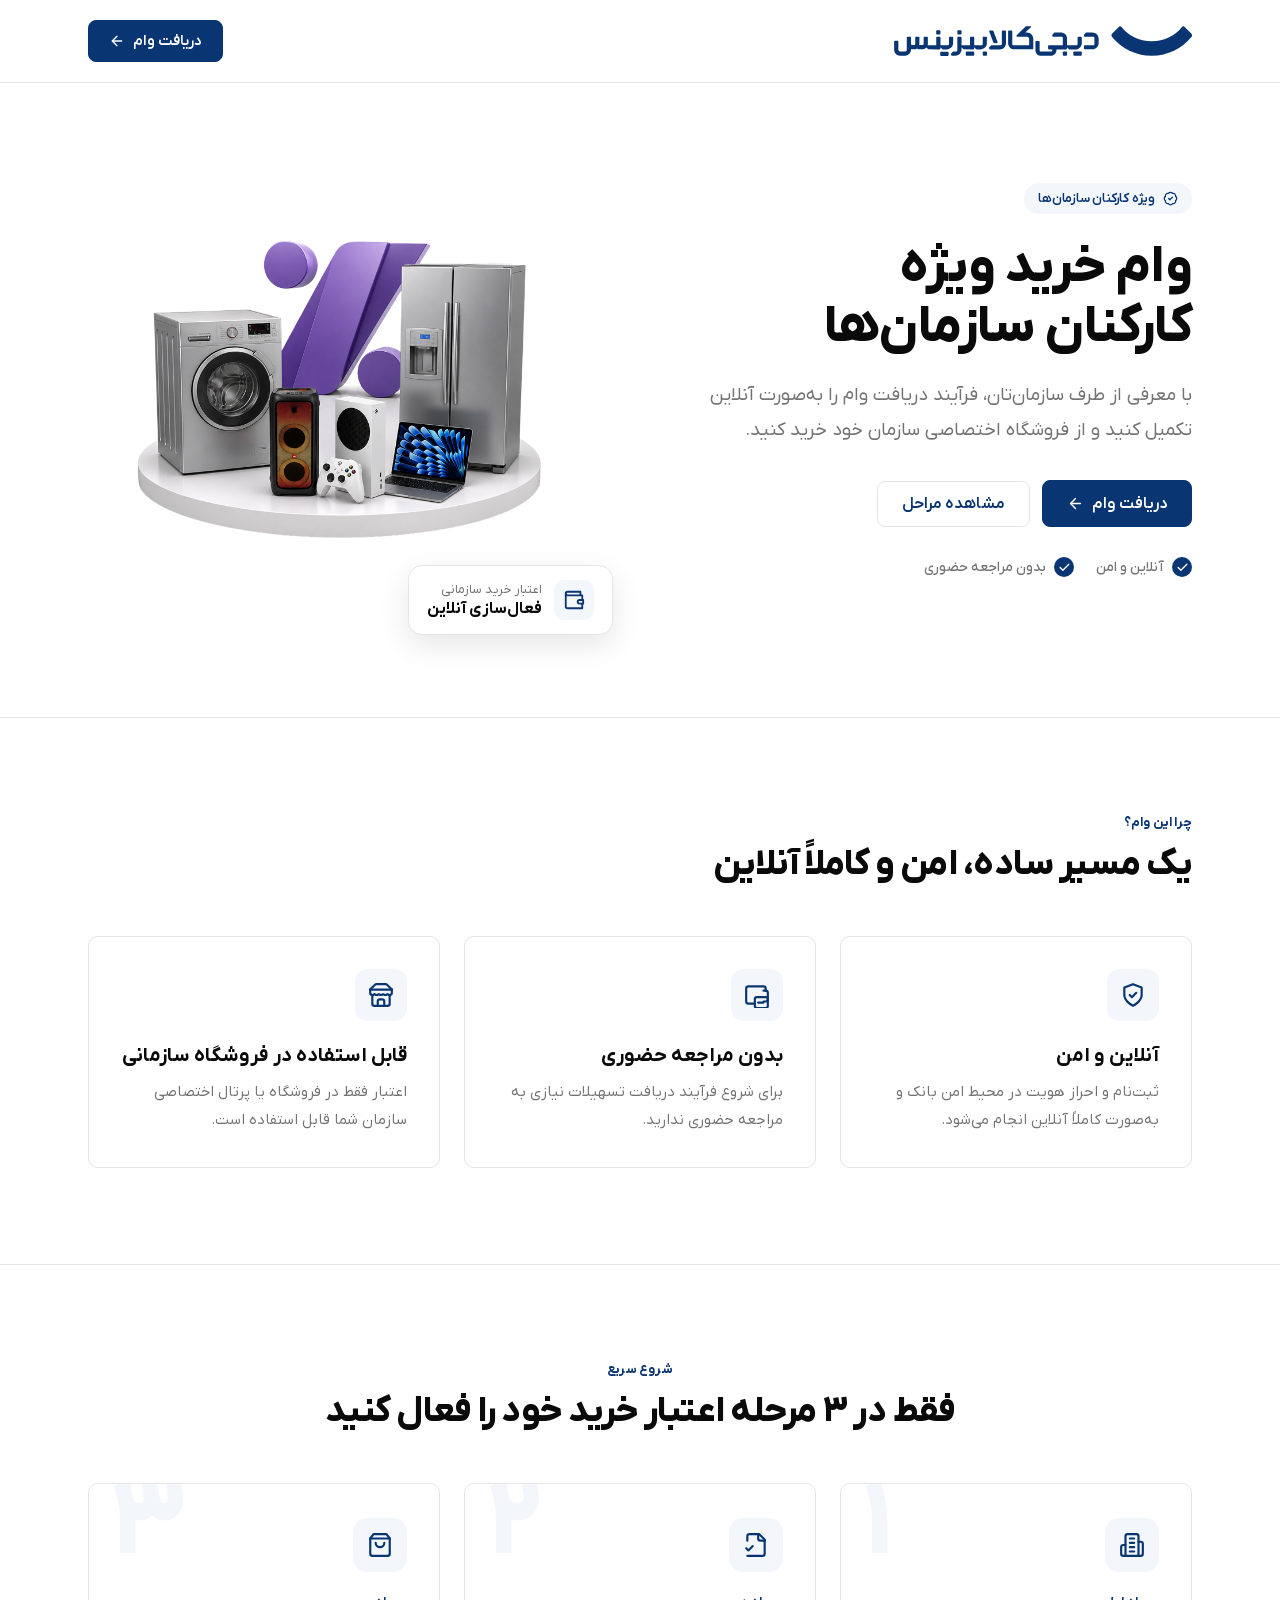
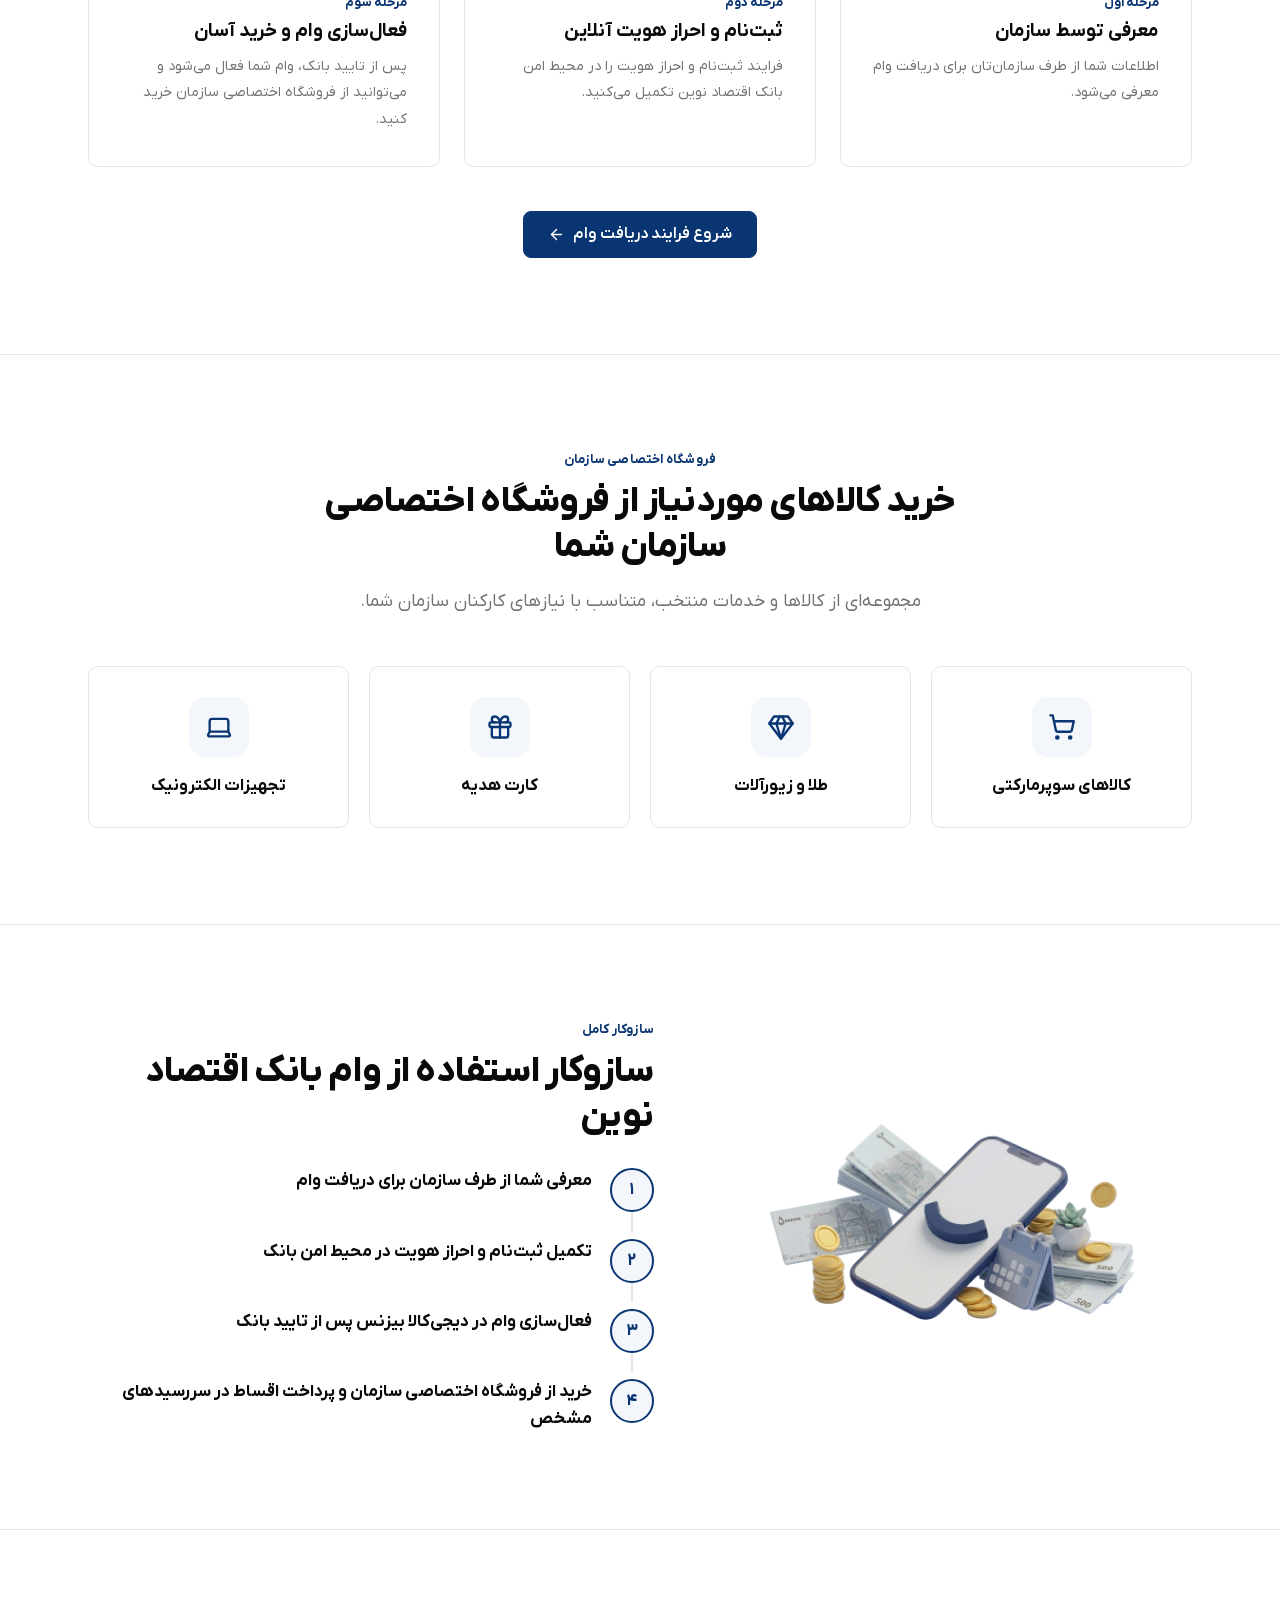
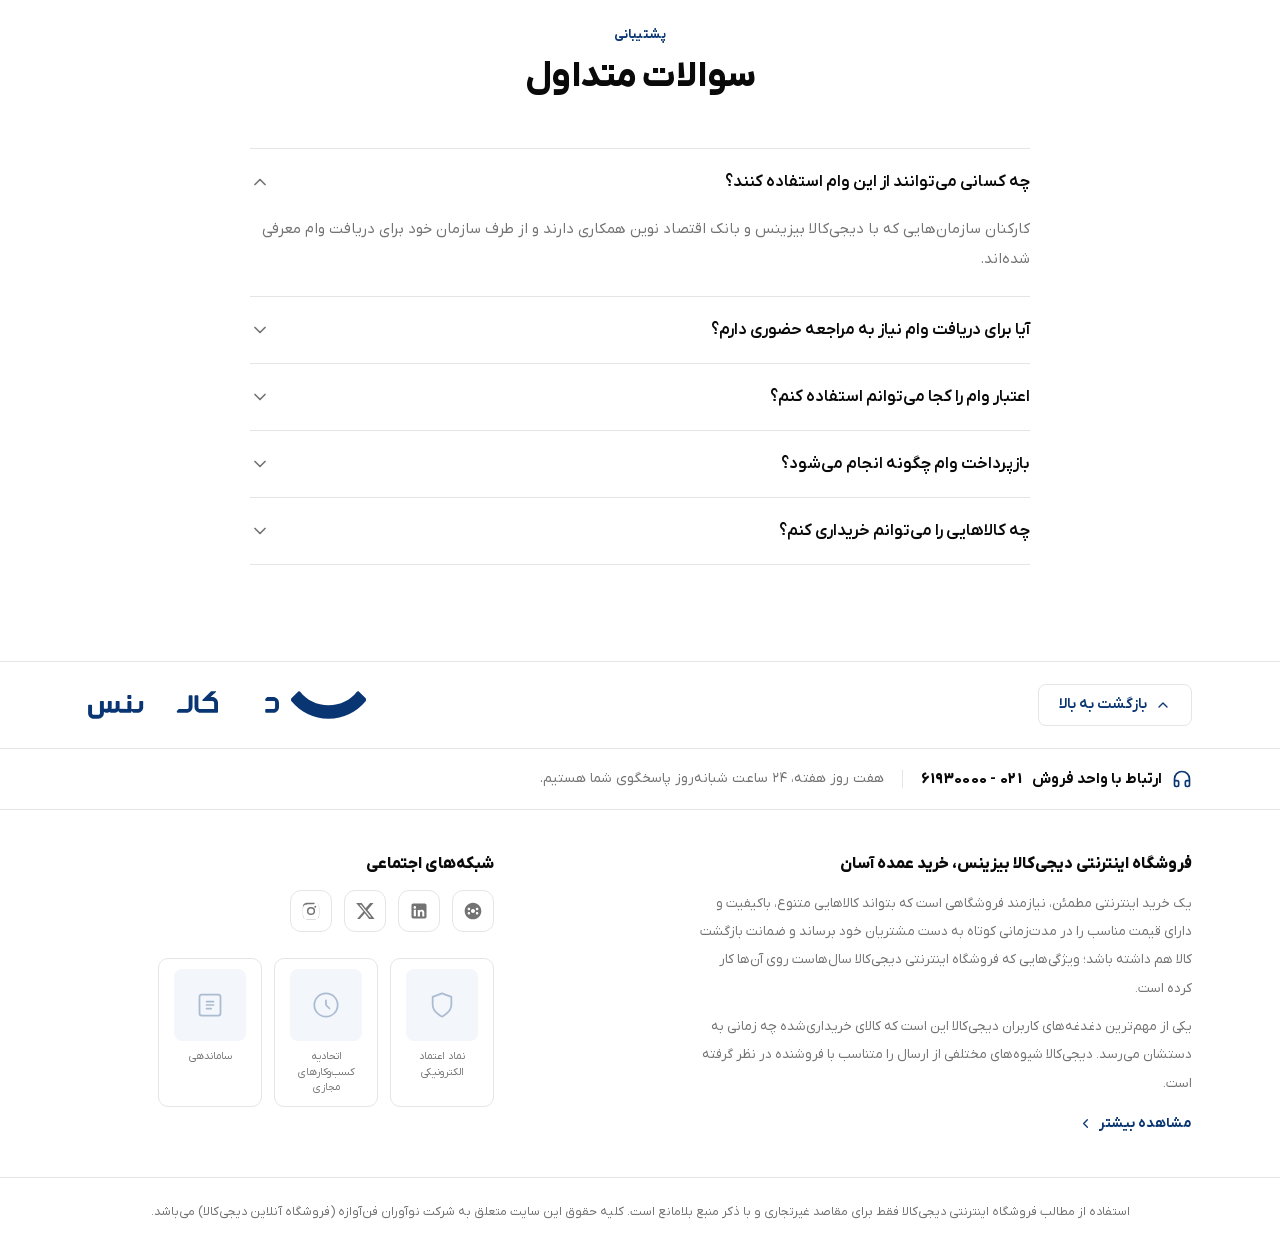
==== project/index.html @ de480d80 "Add mechanism illustration image and replace placeholder Co-Authored-By: Claude Sonnet 4.6 <noreply@" ====
<!DOCTYPE html>
<html lang="fa" dir="rtl">
<head>
  <meta charset="UTF-8" />
  <meta name="viewport" content="width=device-width, initial-scale=1.0" />
  <title>وام خرید ویژه کارکنان سازمان‌ها — دیجی‌کالا بیزینس</title>
  <style>
    @font-face { font-family: 'IRANYekanX'; font-weight: 300; src: url('_ds/hai-2b33efd2-2013-4ba2-bc04-c8f19efdc21b/fonts/IRANYekanX-Light.woff2') format('woff2'); }
    @font-face { font-family: 'IRANYekanX'; font-weight: 400; src: url('_ds/hai-2b33efd2-2013-4ba2-bc04-c8f19efdc21b/fonts/IRANYekanX-Regular.woff2') format('woff2'); }
    @font-face { font-family: 'IRANYekanX'; font-weight: 500; src: url('_ds/hai-2b33efd2-2013-4ba2-bc04-c8f19efdc21b/fonts/IRANYekanX-Medium.woff2') format('woff2'); }
    @font-face { font-family: 'IRANYekanX'; font-weight: 600; src: url('_ds/hai-2b33efd2-2013-4ba2-bc04-c8f19efdc21b/fonts/IRANYekanX-DemiBold.woff2') format('woff2'); }
    @font-face { font-family: 'IRANYekanX'; font-weight: 700; src: url('_ds/hai-2b33efd2-2013-4ba2-bc04-c8f19efdc21b/fonts/IRANYekanX-Bold.woff2') format('woff2'); }
    @font-face { font-family: 'IRANYekanX'; font-weight: 800; src: url('_ds/hai-2b33efd2-2013-4ba2-bc04-c8f19efdc21b/fonts/IRANYekanX-ExtraBold.woff2') format('woff2'); }
    @font-face { font-family: 'IRANYekanX'; font-weight: 900; src: url('_ds/hai-2b33efd2-2013-4ba2-bc04-c8f19efdc21b/fonts/IRANYekanX-Black.woff2') format('woff2'); }

    *, *::before, *::after { box-sizing: border-box; margin: 0; padding: 0; }

    :root {
      --navy: #093672;
      --navy-soft: #F3F6FB;
      --fg: #0A0A0A;
      --muted: #737373;
      --border: #E5E5E5;
      --radius: 10px;
    }

    html, body {
      font-family: 'IRANYekanX', system-ui, sans-serif;
      color: var(--fg);
      background: #fff;
      direction: rtl;
      -webkit-font-smoothing: antialiased;
      text-rendering: optimizeLegibility;
    }

    .container { max-width: 1200px; margin: 0 auto; padding-inline: 48px; }

    /* ── Buttons ── */
    .btn {
      display: inline-flex; align-items: center; gap: 8px;
      font-family: inherit; font-weight: 600; border-radius: 8px;
      cursor: pointer; transition: opacity .15s, background .15s, border-color .15s;
      text-decoration: none; white-space: nowrap; line-height: 1;
    }
    .btn-solid { background: var(--navy); color: #fff; border: 1.5px solid var(--navy); padding: 12px 20px; font-size: 15px; }
    .btn-solid:hover { opacity: .88; }
    .btn-solid.lg { padding: 14px 24px; font-size: 16px; }
    .btn-outline { background: transparent; color: var(--navy); border: 1.5px solid var(--border); padding: 12px 20px; font-size: 15px; }
    .btn-outline:hover { border-color: var(--navy); }
    .btn-outline.lg { padding: 14px 24px; font-size: 16px; }

    /* ── Section scaffold ── */
    .section { padding-block: 96px; }
    .section-alt { background: #fff; }
    .section-divider { border-top: 1px solid var(--border); }

    .section-head { margin-bottom: 48px; max-width: 680px; }
    .section-head.center { margin-inline: auto; text-align: center; }
    .kicker { font-size: 13px; font-weight: 700; color: var(--navy); letter-spacing: .2px; margin-bottom: 12px; }
    h2 { font-size: 36px; line-height: 1.25; font-weight: 800; letter-spacing: -.5px; }
    .section-sub { font-size: 18px; line-height: 1.8; color: var(--muted); margin-top: 16px; font-weight: 400; }

    /* ── Image placeholder ── */
    .img-ph {
      background: var(--navy-soft); border-radius: 18px;
      display: flex; flex-direction: column; align-items: center; justify-content: center;
      gap: 10px; color: var(--muted); font-size: 13px; font-weight: 500;
    }
    .img-ph svg { opacity: .35; }

    /* ── HEADER ── */
    .site-header {
      padding-block: 20px; border-bottom: 1px solid var(--border);
      position: sticky; top: 0; background: #fff; z-index: 50;
    }
    .site-header .container { display: flex; align-items: center; justify-content: space-between; gap: 16px; }

    /* ── HERO ── */
    .hero { padding-block: 64px 104px; }
    .hero-grid { display: grid; grid-template-columns: 1.04fr .96fr; gap: 56px; align-items: center; }

    .eyebrow {
      display: inline-flex; align-items: center; gap: 8px;
      font-size: 13px; font-weight: 600; color: var(--navy);
      background: var(--navy-soft); border-radius: 999px;
      padding: 7px 14px; letter-spacing: -.2px; margin-bottom: 24px;
    }
    h1 { font-size: 52px; line-height: 1.16; font-weight: 800; letter-spacing: -.6px; margin-bottom: 20px; max-width: 14ch; }
    .hero-lead { font-size: 19px; line-height: 1.85; color: var(--muted); margin-bottom: 32px; max-width: 46ch; font-weight: 400; }
    .hero-cta { display: flex; gap: 12px; flex-wrap: wrap; align-items: center; margin-bottom: 30px; }
    .hero-trust { display: flex; gap: 22px; flex-wrap: wrap; }
    .trust-item { display: inline-flex; align-items: center; gap: 8px; font-size: 14px; font-weight: 500; color: var(--muted); }
    .trust-check {
      display: inline-flex; align-items: center; justify-content: center;
      width: 20px; height: 20px; border-radius: 50%;
      background: var(--navy); color: #fff; flex-shrink: 0;
    }

    .hero-media { position: relative; }
    .hero-img { width: 100%; height: 460px; }
    .hero-badge {
      position: absolute; inset-block-end: -22px; inset-inline-start: -22px;
      background: #fff; border: 1px solid var(--border);
      box-shadow: 0 10px 30px rgba(0,0,0,.10); border-radius: 14px;
      padding: 14px 18px; display: flex; align-items: center; gap: 12px;
    }
    .hero-badge-ico {
      width: 40px; height: 40px; border-radius: 10px;
      background: var(--navy-soft); color: var(--navy);
      display: flex; align-items: center; justify-content: center; flex-shrink: 0;
    }
    .hero-badge-label { font-size: 13px; color: var(--muted); line-height: 1.4; display: block; }
    .hero-badge-val { font-size: 16px; font-weight: 700; line-height: 1.3; display: block; }

    /* ── VALUES ── */
    .grid-3 { display: grid; grid-template-columns: repeat(3, 1fr); gap: 24px; }
    .card { background: #fff; border: 1px solid var(--border); border-radius: var(--radius); padding: 32px; }
    .card-icon { width: 52px; height: 52px; border-radius: 13px; background: var(--navy-soft); color: var(--navy); display: flex; align-items: center; justify-content: center; margin-bottom: 22px; }
    .card h3 { font-size: 20px; font-weight: 700; margin-bottom: 10px; }
    .card p { font-size: 15px; line-height: 1.85; color: var(--muted); }

    /* ── STEPS ── */
    .grid-3-steps { display: grid; grid-template-columns: repeat(3, 1fr); gap: 24px; }
    .step-card { background: #fff; border: 1px solid var(--border); border-radius: var(--radius); padding: 34px 32px 32px; position: relative; overflow: hidden; }
    .step-wm {
      position: absolute; inset-block-start: -12px; inset-inline-end: 20px;
      font-size: 108px; font-weight: 800; line-height: 1;
      color: var(--navy-soft); pointer-events: none; user-select: none;
    }
    .step-icon { position: relative; width: 54px; height: 54px; border-radius: 14px; background: var(--navy-soft); color: var(--navy); display: flex; align-items: center; justify-content: center; margin-bottom: 22px; }
    .step-lbl { position: relative; font-size: 13px; font-weight: 700; color: var(--navy); margin-bottom: 8px; }
    .step-title { position: relative; font-size: 19px; font-weight: 700; margin-bottom: 10px; }
    .step-desc { position: relative; font-size: 14.5px; line-height: 1.85; color: var(--muted); }
    .steps-cta { display: flex; justify-content: center; margin-top: 44px; }

    /* ── CATEGORIES ── */
    .grid-4 { display: grid; grid-template-columns: repeat(4, 1fr); gap: 20px; }
    .cat-card { background: #fff; border: 1px solid var(--border); border-radius: var(--radius); padding: 30px 24px; text-align: center; transition: transform .15s ease, box-shadow .15s ease; }
    .cat-card:hover { transform: translateY(-3px); }
    .cat-icon { width: 60px; height: 60px; border-radius: 16px; background: var(--navy-soft); color: var(--navy); display: flex; align-items: center; justify-content: center; margin: 0 auto 18px; }
    .cat-card p { font-size: 16.5px; font-weight: 700; }

    /* ── MECHANISM ── */
    .mech-grid { display: grid; grid-template-columns: .92fr 1.08fr; gap: 56px; align-items: center; }
    .mech-img { width: 100%; height: 380px; }
    .timeline { position: relative; }
    .tl-item { position: relative; padding-inline-start: 62px; padding-bottom: 34px; }
    .tl-item:last-child { padding-bottom: 0; }
    .tl-item::before {
      content: ""; position: absolute; inset-inline-start: 21px;
      top: 44px; bottom: -2px; width: 2px; background: var(--border);
    }
    .tl-item:last-child::before { display: none; }
    .tl-num {
      position: absolute; inset-inline-start: 0; top: 0;
      width: 44px; height: 44px; border-radius: 50%;
      background: var(--navy-soft); color: var(--navy);
      border: 2px solid var(--navy);
      display: flex; align-items: center; justify-content: center;
      font-size: 17px; font-weight: 700;
    }
    .tl-text { font-size: 17px; font-weight: 700; margin-top: 9px; line-height: 1.6; }

    /* ── FAQ ── */
    .faq-inner { max-width: 780px; margin: 0 auto; }
    .faq-item { border-bottom: 1px solid var(--border); }
    .faq-item:first-child { border-top: 1px solid var(--border); }
    .faq-trigger {
      width: 100%; display: flex; align-items: center; justify-content: space-between;
      gap: 16px; padding-block: 22px; background: none; border: none; cursor: pointer;
      font-family: inherit; font-size: 16.5px; font-weight: 600; color: var(--fg); text-align: right;
    }
    .faq-trigger .chev { flex-shrink: 0; color: var(--muted); transition: transform .2s; }
    .faq-item.open .chev { transform: rotate(180deg); }
    .faq-body { font-size: 15px; line-height: 1.95; color: var(--muted); padding-bottom: 22px; display: none; }
    .faq-item.open .faq-body { display: block; }

    /* ── FOOTER ── */
    .site-footer { border-top: 1px solid var(--border); }
    .foot-top { padding-block: 22px; border-bottom: 1px solid var(--border); }
    .foot-top .container { display: flex; align-items: center; justify-content: space-between; gap: 16px; }
    .foot-contact { padding-block: 20px; border-bottom: 1px solid var(--border); }
    .foot-contact .container { display: flex; align-items: center; gap: 18px; flex-wrap: wrap; }
    .fc-main { display: inline-flex; align-items: center; gap: 10px; font-weight: 700; font-size: 15px; }
    .fc-phone { font-weight: 800; letter-spacing: .3px; }
    .fc-sep { width: 1px; height: 18px; background: var(--border); flex-shrink: 0; }
    .fc-note { font-size: 14px; color: var(--muted); }
    .foot-main { padding-block: 44px; }
    .foot-main .container { display: grid; grid-template-columns: 1.6fr 1fr; gap: 48px; }
    .foot-h { font-size: 16px; font-weight: 800; margin-bottom: 16px; }
    .foot-p { font-size: 13.5px; line-height: 2.1; color: var(--muted); margin-bottom: 10px; max-width: 62ch; }
    .foot-more { display: inline-flex; align-items: center; gap: 6px; color: var(--navy); font-weight: 700; font-size: 14px; margin-top: 6px; text-decoration: none; }
    .social { display: flex; gap: 12px; margin-bottom: 26px; }
    .social a { width: 42px; height: 42px; border-radius: 11px; border: 1px solid var(--border); display: flex; align-items: center; justify-content: center; color: var(--muted); transition: color .15s, border-color .15s; }
    .social a:hover { color: var(--navy); border-color: var(--navy); }
    .badges { display: flex; gap: 12px; flex-wrap: wrap; }
    .badge-card { background: #fff; border: 1px solid var(--border); border-radius: 10px; padding: 10px; width: 104px; display: flex; flex-direction: column; align-items: center; gap: 8px; }
    .badge-slot { width: 72px; height: 72px; background: var(--navy-soft); border-radius: 8px; display: flex; align-items: center; justify-content: center; }
    .badge-slot svg { opacity: .3; }
    .badge-lbl { font-size: 10.5px; line-height: 1.5; color: var(--muted); text-align: center; }
    .foot-copy { padding-block: 22px; border-top: 1px solid var(--border); }
    .foot-copy .container { text-align: center; font-size: 12.5px; line-height: 2; color: var(--muted); }

    /* ── RESPONSIVE ── */
    @media (max-width: 1024px) {
      .grid-4 { grid-template-columns: repeat(2, 1fr); }
    }
    @media (max-width: 768px) {
      .container { padding-inline: 20px; }
      .section { padding-block: 56px; }
      .hero { padding-block: 32px 56px; }
      .hero-grid { grid-template-columns: 1fr; gap: 32px; }
      h1 { font-size: 33px; line-height: 1.2; max-width: none; }
      .hero-lead { font-size: 16px; margin-bottom: 26px; }
      .hero-img { height: 280px; }
      .hero-badge { inset-inline-start: 12px; inset-block-end: -18px; padding: 11px 14px; }
      .hero-cta .btn { flex: 1 1 auto; justify-content: center; }
      h2 { font-size: 26px; }
      .section-sub { font-size: 15px; }
      .section-head { margin-bottom: 32px; }
      .grid-3, .grid-3-steps { grid-template-columns: 1fr; gap: 16px; }
      .card { padding: 24px; }
      .step-card { padding: 28px 26px; }
      .steps-cta { margin-top: 30px; }
      .steps-cta .btn { width: 100%; justify-content: center; }
      .grid-4 { grid-template-columns: 1fr 1fr; gap: 14px; }
      .cat-card { padding: 22px 14px; }
      .cat-icon { width: 50px; height: 50px; border-radius: 14px; margin-bottom: 14px; }
      .cat-card p { font-size: 14px; }
      .mech-grid { grid-template-columns: 1fr; gap: 32px; }
      .mech-img { height: 230px; }
      .foot-main .container { grid-template-columns: 1fr; gap: 36px; }
      .fc-sep { display: none; }
      .foot-top .btn-outline { font-size: 13px; padding: 10px 14px; }
    }
  </style>
</head>
<body>

<!-- ═══ HEADER ═══ -->
<header class="site-header">
  <div class="container">
    <a href="#" aria-label="دیجی‌کالا بیزینس">
      <svg viewBox="0 0 1272 128" height="30" fill="currentColor" style="color:#093672;display:block;" aria-hidden="true">
        <path d="M1268.36 32.1419L1239.13 2.90585C1236.33 0.10585 1231.67 0.35585 1229.27 3.50385C1200.69 40.9268 1153.32 65.4069 1099.7 65.4149C1046.08 65.4069 998.707 40.9268 970.136 3.50385C967.731 0.35585 963.074 0.10585 960.274 2.90585L931.038 32.1419C927.053 36.1269 926.665 42.5129 930.25 46.8609C970.483 95.6829 1031.4 126.815 1099.59 126.848V126.85H1099.7H1099.81V126.848C1168 126.815 1228.92 95.6829 1269.15 46.8609C1272.73 42.5129 1272.35 36.1269 1268.36 32.1419Z"/>
        <path d="M846.285 27.9792L820.873 27.9382C819.845 27.9382 818.859 28.3472 818.132 29.0742L811.411 35.7952C810.683 36.5222 810.274 37.5082 810.274 38.5362V42.4792C810.274 44.3812 811.816 45.9222 813.719 45.9222L849.861 45.9052C852.822 45.9052 855.225 48.3072 855.225 51.2692V76.3962C855.225 79.3582 852.822 81.7602 849.861 81.7602L849.847 81.7692H836.047C836.015 81.7692 835.982 81.7602 835.95 81.7602H813.835C811.869 81.7602 810.274 83.3522 810.274 85.3182V96.1292C810.274 98.0952 811.869 99.6892 813.835 99.6892H826.82H846.285C861.125 99.6892 873.15 87.6582 873.15 72.8192V54.8442C873.15 40.0072 861.125 27.9792 846.285 27.9792Z"/>
        <path d="M423.945 70.6782C424.468 72.1132 425.832 73.0662 427.36 73.0662L438.518 73.0732C441.003 73.0732 442.735 70.6042 441.885 68.2682L423.945 21.3172C423.429 19.8962 422.077 18.9472 420.562 18.9472H409.509C407.052 18.9472 405.341 21.3852 406.175 23.6932L423.945 70.6782Z"/>
        <path d="M734.905 108.866H723.674C721.809 108.866 720.298 110.378 720.298 112.242V123.473C720.298 125.338 721.809 126.85 723.674 126.85H734.905C736.77 126.85 738.283 125.338 738.283 123.473V112.242C738.283 110.378 736.77 108.866 734.905 108.866Z"/>
        <path d="M797.699 108.866H768.774C766.83 108.866 765.252 110.444 765.252 112.388V123.328C765.252 125.274 766.83 126.85 768.774 126.85H797.699C799.644 126.85 801.22 125.274 801.22 123.328V112.388C801.22 110.444 799.644 108.866 797.699 108.866Z"/>
        <path d="M567.738 27.9388H560.312L584.94 4.53877C586.205 3.17877 585.241 0.962776 583.383 0.962776H565.182C563.769 0.962776 562.411 1.51978 561.405 2.51177L523.522 39.8528C521.286 42.0908 522.871 45.9138 526.033 45.9138L567.902 45.9228C572.741 45.9208 576.665 50.0758 576.665 54.9148V81.8998L509.942 81.8548C507.012 81.8548 504.634 79.4768 504.634 76.5448L504.633 22.4688C504.633 20.5238 503.055 18.9468 501.111 18.9468H490.41C488.463 18.9468 486.887 20.5228 486.887 22.4688L486.956 74.3478C487.656 88.4078 499.248 99.5988 513.482 99.5988L590.889 99.6448C592.834 99.6448 594.41 98.0668 594.41 96.1208L594.287 54.0908C593.803 39.8268 582.119 27.9388 567.738 27.9388Z"/>
        <path d="M474.375 18.9468H463.674C461.727 18.9468 460.149 20.5248 460.149 22.4688V76.8198C460.149 79.7538 457.775 82.1298 454.843 82.1298L416.692 82.0818C415.663 82.0818 414.677 82.4898 413.95 83.2168L407.097 89.7468C406.371 90.4738 405.962 91.4598 405.962 92.4878V96.4308C405.962 98.3328 407.502 99.8738 409.405 99.8738H451.301C465.537 99.8738 477.127 88.6828 477.83 74.6228L477.896 22.4688C477.896 20.5248 476.32 18.9468 474.375 18.9468Z"/>
        <path d="M801.147 74.1626L801.215 49.4496C801.215 47.4826 799.621 45.8866 797.651 45.8866H786.824C784.856 45.8866 783.26 47.4816 783.26 49.4496L783.258 76.3866C783.258 79.3526 780.853 81.7566 777.887 81.7566H738.317V54.8206C738.317 37.4596 725.879 27.9386 711.327 27.9386H685.937C684.908 27.9386 683.923 28.3466 683.195 29.0736L676.473 35.7956C675.747 36.5226 675.338 37.5086 675.338 38.5366V42.4786C675.338 44.3806 676.88 45.9226 678.783 45.9226L714.908 45.8936C717.876 45.8936 720.281 48.2986 720.281 51.2656L720.359 81.7586L660.919 81.8906C658.952 81.8906 657.355 83.4846 657.355 85.4516V96.3086C657.355 98.2776 658.952 99.8746 660.921 99.8746H675.338V103.523C675.338 106.49 672.933 108.896 669.965 108.896L626.233 108.869C623.556 108.868 621.385 106.697 621.384 104.02L621.36 67.4676C621.36 65.4986 619.763 63.9066 617.794 63.9066H606.966C604.999 63.9066 603.402 65.4986 603.402 67.4676L603.469 99.9396C603.402 117.858 612.395 126.85 630.379 126.85H666.74C682.675 126.85 693.321 116.64 693.321 99.8746H734.751C736.72 99.8746 738.317 98.2776 738.317 96.3086V90.7336L738.367 90.7796L746.235 98.8206C746.895 99.4946 747.797 99.8746 748.739 99.8746H774.304C788.709 99.8746 800.436 88.3876 801.147 74.1626Z"/>
        <path d="M252.591 49.2326C252.591 47.3216 251.093 45.7736 249.21 45.6666H237.905C236.021 45.7736 234.523 47.3216 234.523 49.2326V76.3356C234.523 79.3216 232.103 81.7426 229.117 81.7426H198.386L198.335 81.7796L198.338 48.9946C198.338 47.0836 196.839 45.5356 194.955 45.4286H183.652C181.768 45.5356 180.269 47.0836 180.269 48.9946L180.267 81.7426L143.708 81.7046C144.269 79.6536 144.575 77.4986 144.577 75.2726C144.589 62.2516 144.595 48.7266 144.595 48.7266C144.595 46.8796 143.101 45.3876 141.257 45.3876H129.95C128.107 45.3876 126.613 46.8816 126.613 48.7246L126.652 76.3866C126.652 79.1636 124.4 81.4156 121.623 81.4156H107.158C107.947 79.1746 108.394 76.7476 108.516 74.2666C108.584 72.3966 108.584 48.8196 108.584 48.8196C108.584 46.9726 107.293 45.3876 105.452 45.3876H93.9288C92.0878 45.3876 90.5958 46.9726 90.5958 48.8136V76.5156C90.5958 79.2006 88.4198 81.3766 85.7348 81.3766L77.5438 81.3986C74.9018 81.3986 72.7518 79.5156 72.5588 76.9206V48.2026C72.5588 46.6606 71.3088 45.4096 69.7658 45.4096L57.3448 45.3876C55.8008 45.3876 54.5508 46.6396 54.5518 48.1826L54.5848 100.398C54.5848 106.337 51.9768 108.408 47.5268 108.408H25.2378C20.7888 108.408 18.5568 105.513 18.5568 101.692V66.7296C18.5568 64.8876 16.9428 63.3936 15.1008 63.3936H3.88678C2.04478 63.3936 0.550781 64.8876 0.550781 66.7296V101.223C0.550781 115.135 11.8288 126.413 25.7408 126.413H47.2688C61.0838 126.413 72.5908 115.214 72.5908 101.399V97.6406C74.8138 99.3856 84.0518 99.4626 84.0518 99.4626C92.3678 99.4626 95.0218 98.1176 98.8258 95.7986L102.08 98.7566C102.475 99.1506 103.008 99.3766 103.566 99.3766L120.553 99.4426C127.674 99.4696 134.043 96.3636 138.431 91.4326L145.949 98.9486C146.37 99.3676 146.943 99.6076 147.537 99.6076L194.749 99.8116C196.729 99.8116 198.335 98.2056 198.335 96.2246V90.8226L198.349 90.8216L206.676 99.1466C207.1 99.5726 207.677 99.8116 208.278 99.8116H225.514C240.007 99.8116 251.807 88.4156 252.524 74.0986C252.567 73.8766 252.591 49.2326 252.591 49.2326Z"/>
        <path d="M183.37 36.5806H194.73C196.566 36.5806 198.056 35.0926 198.056 33.2536V21.8896C198.056 20.0506 196.566 18.5626 194.73 18.5626H183.37C181.531 18.5626 180.043 20.0506 180.043 21.8896V33.2536C180.043 35.0926 181.531 36.5806 183.37 36.5806Z"/>
        <path d="M338.731 108.945H327.846L327.587 108.971L327.328 108.945H309.797C307.819 108.945 306.216 110.549 306.216 112.526V123.503C306.216 125.483 307.819 127.087 309.797 127.087H327.328L327.587 127.059L327.846 127.087H338.731C340.709 127.087 342.312 125.483 342.312 123.503V112.526C342.312 110.549 340.709 108.945 338.731 108.945Z"/>
        <path d="M229.525 109.445H218.64L218.381 109.471L218.122 109.445H200.591C198.613 109.445 197.011 111.049 197.011 113.028V124.003C197.011 125.983 198.613 127.587 200.591 127.587H218.122L218.381 127.559L218.64 127.587H229.525C231.504 127.587 233.106 125.983 233.106 124.003V113.028C233.106 111.049 231.504 109.445 229.525 109.445Z"/>
        <path d="M393.183 108.935H382.287C380.307 108.935 378.701 110.541 378.701 112.521V123.509C378.701 125.49 380.307 127.094 382.287 127.094H393.183C395.163 127.094 396.769 125.49 396.769 123.509V112.521C396.769 110.541 395.163 108.935 393.183 108.935Z"/>
        <path d="M273.859 36.405H284.664C286.629 36.405 288.221 34.813 288.221 32.85V21.953C288.221 19.986 286.629 18.396 284.664 18.396H273.859C271.892 18.396 270.302 19.986 270.302 21.953V32.85C270.302 34.813 271.892 36.405 273.859 36.405Z"/>
        <path d="M396.537 48.5241L396.447 48.2231C396.41 48.1041 396.384 47.9821 396.336 47.8681C396.279 47.7301 396.202 47.6031 396.13 47.4741L396.024 47.2781C395.921 47.1211 395.8 46.9771 395.677 46.8411L395.616 46.7671C395.468 46.6091 395.302 46.4681 395.127 46.3411L395.122 46.3381C394.584 45.9461 393.933 45.7081 393.226 45.6661L393.022 45.6471H382.127L381.921 45.6661C381.214 45.7081 380.564 45.9461 380.025 46.3381L380.02 46.3411C379.845 46.4681 379.682 46.6091 379.533 46.7651L379.47 46.8431C379.345 46.9811 379.226 47.1221 379.123 47.2781L379.018 47.4731C378.944 47.6031 378.869 47.7301 378.811 47.8681C378.765 47.9821 378.736 48.1031 378.702 48.2231L378.61 48.5241C378.565 48.7531 378.54 48.9881 378.54 49.2321V76.3371C378.54 79.3221 376.119 81.7441 373.133 81.7441H342.403L342.351 81.7791L342.354 49.2321C342.354 47.3211 340.855 45.7741 338.973 45.6661H327.668C325.785 45.7741 324.285 47.3211 324.285 49.2321L324.283 81.7441L288.233 81.6711L288.215 81.6541V81.7661L288.214 81.7731L288.256 48.9301C288.256 46.9861 286.672 45.4091 284.719 45.4091H273.753C271.798 45.4091 270.214 46.9861 270.214 48.9301V103.231C270.214 106.165 267.829 108.538 264.883 108.538L254.066 108.49C253.032 108.49 252.042 108.899 251.313 109.626L244.428 116.292C243.698 117.019 243.289 118.003 243.289 119.03V122.97C243.289 124.873 244.836 126.412 246.748 126.412H261.542C275.842 126.412 287.484 115.37 288.188 101.318L288.202 90.7121L288.215 90.7131L296.473 98.9711C296.894 99.3921 297.466 99.6281 298.064 99.6281L336.527 99.8021V99.8111H338.766C340.746 99.8111 342.351 98.2061 342.351 96.2261V90.8231L342.366 90.8211L350.692 99.1481C351.118 99.5721 351.694 99.8111 352.296 99.8111H369.53C384.025 99.8111 395.823 88.4151 396.54 74.1001C396.582 73.8781 396.607 49.2321 396.607 49.2321C396.607 48.9881 396.582 48.7521 396.537 48.5241Z"/>
      </svg>
    </a>
    <button class="btn btn-solid" onclick="document.getElementById('hero').scrollIntoView({behavior:'smooth'})">
      دریافت وام
      <svg width="16" height="16" viewBox="0 0 24 24" fill="none" stroke="currentColor" stroke-width="2" stroke-linecap="round" stroke-linejoin="round" aria-hidden="true"><path d="m12 19-7-7 7-7"/><path d="M19 12H5"/></svg>
    </button>
  </div>
</header>

<!-- ═══ HERO ═══ -->
<section class="hero section" id="hero">
  <div class="container">
    <div class="hero-grid">
      <div class="hero-copy">
        <span class="eyebrow">
          <svg width="15" height="15" viewBox="0 0 24 24" fill="none" stroke="currentColor" stroke-width="2" stroke-linecap="round" stroke-linejoin="round" aria-hidden="true"><path d="M3.85 8.62a4 4 0 0 1 4.78-4.77 4 4 0 0 1 6.74 0 4 4 0 0 1 4.78 4.78 4 4 0 0 1 0 6.74 4 4 0 0 1-4.77 4.78 4 4 0 0 1-6.75 0 4 4 0 0 1-4.78-4.77 4 4 0 0 1 0-6.76Z"/><path d="m9 12 2 2 4-4"/></svg>
          ویژه کارکنان سازمان‌ها
        </span>
        <h1>وام خرید ویژه کارکنان سازمان‌ها</h1>
        <p class="hero-lead">با معرفی از طرف سازمان‌تان، فرآیند دریافت وام را به‌صورت آنلاین تکمیل کنید و از فروشگاه اختصاصی سازمان خود خرید کنید.</p>
        <div class="hero-cta">
          <button class="btn btn-solid lg">
            دریافت وام
            <svg width="17" height="17" viewBox="0 0 24 24" fill="none" stroke="currentColor" stroke-width="2" stroke-linecap="round" stroke-linejoin="round" aria-hidden="true"><path d="m12 19-7-7 7-7"/><path d="M19 12H5"/></svg>
          </button>
          <button class="btn btn-outline lg">مشاهده مراحل</button>
        </div>
        <div class="hero-trust">
          <span class="trust-item">
            <span class="trust-check"><svg width="13" height="13" viewBox="0 0 24 24" fill="none" stroke="currentColor" stroke-width="2.5" stroke-linecap="round" stroke-linejoin="round" aria-hidden="true"><path d="M20 6 9 17l-5-5"/></svg></span>
            آنلاین و امن
          </span>
          <span class="trust-item">
            <span class="trust-check"><svg width="13" height="13" viewBox="0 0 24 24" fill="none" stroke="currentColor" stroke-width="2.5" stroke-linecap="round" stroke-linejoin="round" aria-hidden="true"><path d="M20 6 9 17l-5-5"/></svg></span>
            بدون مراجعه حضوری
          </span>
        </div>
      </div>

      <div class="hero-media">
        <img src="hero-products.png" alt="ترکیب محصولات لوازم خانگی برقی" class="hero-img" style="object-fit:contain;background:transparent;" />
        <div class="hero-badge">
          <span class="hero-badge-ico">
            <svg width="22" height="22" viewBox="0 0 24 24" fill="none" stroke="currentColor" stroke-width="2" stroke-linecap="round" stroke-linejoin="round" aria-hidden="true"><path d="M21 12V7H5a2 2 0 0 1 0-4h14v4"/><path d="M3 5v14a2 2 0 0 0 2 2h16v-5"/><path d="M18 12a2 2 0 0 0 0 4h4v-4Z"/></svg>
          </span>
          <span>
            <span class="hero-badge-label">اعتبار خرید سازمانی</span>
            <span class="hero-badge-val">فعال‌سازی آنلاین</span>
          </span>
        </div>
      </div>
    </div>
  </div>
</section>

<!-- ═══ VALUES ═══ -->
<section class="section section-divider">
  <div class="container">
    <div class="section-head">
      <div class="kicker">چرا این وام؟</div>
      <h2>یک مسیر ساده، امن و کاملاً آنلاین</h2>
    </div>
    <div class="grid-3">
      <div class="card">
        <div class="card-icon">
          <svg width="26" height="26" viewBox="0 0 24 24" fill="none" stroke="currentColor" stroke-width="2" stroke-linecap="round" stroke-linejoin="round" aria-hidden="true"><path d="M12 22s8-4 8-10V5l-8-3-8 3v7c0 6 8 10 8 10z"/><path d="m9 12 2 2 4-4"/></svg>
        </div>
        <h3>آنلاین و امن</h3>
        <p>ثبت‌نام و احراز هویت در محیط امن بانک و به‌صورت کاملاً آنلاین انجام می‌شود.</p>
      </div>
      <div class="card">
        <div class="card-icon">
          <svg width="26" height="26" viewBox="0 0 24 24" fill="none" stroke="currentColor" stroke-width="2" stroke-linecap="round" stroke-linejoin="round" aria-hidden="true"><path d="M18 8h2a2 2 0 0 1 2 2v6a2 2 0 0 1-2 2h-2"/><path d="M10 20H4a2 2 0 0 1-2-2V6a2 2 0 0 1 2-2h14a2 2 0 0 1 2 2v2"/><rect x="10" y="14" width="12" height="10" rx="2"/><path d="M13 19h5"/></svg>
        </div>
        <h3>بدون مراجعه حضوری</h3>
        <p>برای شروع فرآیند دریافت تسهیلات نیازی به مراجعه حضوری ندارید.</p>
      </div>
      <div class="card">
        <div class="card-icon">
          <svg width="26" height="26" viewBox="0 0 24 24" fill="none" stroke="currentColor" stroke-width="2" stroke-linecap="round" stroke-linejoin="round" aria-hidden="true"><path d="m2 7 4.41-4.41A2 2 0 0 1 7.83 2h8.34a2 2 0 0 1 1.42.59L22 7"/><path d="M4 12v8a2 2 0 0 0 2 2h12a2 2 0 0 0 2-2v-8"/><path d="M15 22v-4a2 2 0 0 0-2-2h-2a2 2 0 0 0-2 2v4"/><path d="M2 7h20"/><path d="M22 7v3a2 2 0 0 1-2 2 2.7 2.7 0 0 1-1.59-.63.7.7 0 0 0-.82 0A2.7 2.7 0 0 1 16 12a2.7 2.7 0 0 1-1.59-.63.7.7 0 0 0-.82 0A2.7 2.7 0 0 1 12 12a2.7 2.7 0 0 1-1.59-.63.7.7 0 0 0-.82 0A2.7 2.7 0 0 1 8 12a2.7 2.7 0 0 1-1.59-.63.7.7 0 0 0-.82 0A2.7 2.7 0 0 1 4 12a2 2 0 0 1-2-2V7"/></svg>
        </div>
        <h3>قابل استفاده در فروشگاه سازمانی</h3>
        <p>اعتبار فقط در فروشگاه یا پرتال اختصاصی سازمان شما قابل استفاده است.</p>
      </div>
    </div>
  </div>
</section>

<!-- ═══ STEPS ═══ -->
<section class="section section-divider">
  <div class="container">
    <div class="section-head center">
      <div class="kicker">شروع سریع</div>
      <h2>فقط در ۳ مرحله اعتبار خرید خود را فعال کنید</h2>
    </div>
    <div class="grid-3-steps">
      <div class="step-card">
        <span class="step-wm">۱</span>
        <div class="step-icon">
          <svg width="26" height="26" viewBox="0 0 24 24" fill="none" stroke="currentColor" stroke-width="2" stroke-linecap="round" stroke-linejoin="round" aria-hidden="true"><path d="M6 22V4a2 2 0 0 1 2-2h8a2 2 0 0 1 2 2v18Z"/><path d="M6 12H4a2 2 0 0 0-2 2v6a2 2 0 0 0 2 2h2"/><path d="M18 9h2a2 2 0 0 1 2 2v9a2 2 0 0 1-2 2h-2"/><path d="M10 6h4"/><path d="M10 10h4"/><path d="M10 14h4"/><path d="M10 18h4"/></svg>
        </div>
        <p class="step-lbl">مرحله اول</p>
        <h3 class="step-title">معرفی توسط سازمان</h3>
        <p class="step-desc">اطلاعات شما از طرف سازمان‌تان برای دریافت وام معرفی می‌شود.</p>
      </div>
      <div class="step-card">
        <span class="step-wm">۲</span>
        <div class="step-icon">
          <svg width="26" height="26" viewBox="0 0 24 24" fill="none" stroke="currentColor" stroke-width="2" stroke-linecap="round" stroke-linejoin="round" aria-hidden="true"><path d="M4 22h14a2 2 0 0 0 2-2V7l-5-5H6a2 2 0 0 0-2 2v4"/><path d="M14 2v4a2 2 0 0 0 2 2h4"/><path d="m3 15 2 2 4-4"/></svg>
        </div>
        <p class="step-lbl">مرحله دوم</p>
        <h3 class="step-title">ثبت‌نام و احراز هویت آنلاین</h3>
        <p class="step-desc">فرایند ثبت‌نام و احراز هویت را در محیط امن بانک اقتصاد نوین تکمیل می‌کنید.</p>
      </div>
      <div class="step-card">
        <span class="step-wm">۳</span>
        <div class="step-icon">
          <svg width="26" height="26" viewBox="0 0 24 24" fill="none" stroke="currentColor" stroke-width="2" stroke-linecap="round" stroke-linejoin="round" aria-hidden="true"><path d="M6 2 3 6v14a2 2 0 0 0 2 2h14a2 2 0 0 0 2-2V6l-3-4Z"/><line x1="3" x2="21" y1="6" y2="6"/><path d="M16 10a4 4 0 0 1-8 0"/></svg>
        </div>
        <p class="step-lbl">مرحله سوم</p>
        <h3 class="step-title">فعال‌سازی وام و خرید آسان</h3>
        <p class="step-desc">پس از تایید بانک، وام شما فعال می‌شود و می‌توانید از فروشگاه اختصاصی سازمان خرید کنید.</p>
      </div>
    </div>
    <div class="steps-cta">
      <button class="btn btn-solid lg">
        شروع فرایند دریافت وام
        <svg width="17" height="17" viewBox="0 0 24 24" fill="none" stroke="currentColor" stroke-width="2" stroke-linecap="round" stroke-linejoin="round" aria-hidden="true"><path d="m12 19-7-7 7-7"/><path d="M19 12H5"/></svg>
      </button>
    </div>
  </div>
</section>

<!-- ═══ CATEGORIES ═══ -->
<section class="section section-divider">
  <div class="container">
    <div class="section-head center">
      <div class="kicker">فروشگاه اختصاصی سازمان</div>
      <h2>خرید کالاهای موردنیاز از فروشگاه اختصاصی سازمان شما</h2>
      <p class="section-sub">مجموعه‌ای از کالاها و خدمات منتخب، متناسب با نیازهای کارکنان سازمان شما.</p>
    </div>
    <div class="grid-4">
      <div class="cat-card">
        <div class="cat-icon">
          <svg width="28" height="28" viewBox="0 0 24 24" fill="none" stroke="currentColor" stroke-width="2" stroke-linecap="round" stroke-linejoin="round" aria-hidden="true"><circle cx="8" cy="21" r="1"/><circle cx="19" cy="21" r="1"/><path d="M2.05 2.05h2l2.66 12.42a2 2 0 0 0 2 1.58h9.78a2 2 0 0 0 1.95-1.57l1.65-7.43H5.12"/></svg>
        </div>
        <p>کالاهای سوپرمارکتی</p>
      </div>
      <div class="cat-card">
        <div class="cat-icon">
          <svg width="28" height="28" viewBox="0 0 24 24" fill="none" stroke="currentColor" stroke-width="2" stroke-linecap="round" stroke-linejoin="round" aria-hidden="true"><path d="M6 3h12l4 6-10 13L2 9Z"/><path d="M11 3 8 9l4 13 4-13-3-6"/><path d="M2 9h20"/></svg>
        </div>
        <p>طلا و زیورآلات</p>
      </div>
      <div class="cat-card">
        <div class="cat-icon">
          <svg width="28" height="28" viewBox="0 0 24 24" fill="none" stroke="currentColor" stroke-width="2" stroke-linecap="round" stroke-linejoin="round" aria-hidden="true"><rect x="3" y="8" width="18" height="4" rx="1"/><path d="M12 8v13"/><path d="M19 12v7a2 2 0 0 1-2 2H7a2 2 0 0 1-2-2v-7"/><path d="M7.5 8a2.5 2.5 0 0 1 0-5A4.8 8 0 0 1 12 8a4.8 8 0 0 1 4.5-5 2.5 2.5 0 0 1 0 5"/></svg>
        </div>
        <p>کارت هدیه</p>
      </div>
      <div class="cat-card">
        <div class="cat-icon">
          <svg width="28" height="28" viewBox="0 0 24 24" fill="none" stroke="currentColor" stroke-width="2" stroke-linecap="round" stroke-linejoin="round" aria-hidden="true"><path d="M20 16V7a2 2 0 0 0-2-2H6a2 2 0 0 0-2 2v9m16 0H4m16 0 1.28 2.55a1 1 0 0 1-.9 1.45H3.62a1 1 0 0 1-.9-1.45L4 16"/></svg>
        </div>
        <p>تجهیزات الکترونیک</p>
      </div>
    </div>
  </div>
</section>

<!-- ═══ MECHANISM ═══ -->
<section class="section section-divider">
  <div class="container">
    <div class="mech-grid">
      <div>
        <img src="mechanism-illustration.png" alt="ایلوستریشن: خرید اقساطی و بازپرداخت" class="mech-img" style="object-fit:contain;background:transparent;" />
      </div>
      <div>
        <div class="section-head" style="margin-bottom:28px">
          <div class="kicker">سازوکار کامل</div>
          <h2>سازوکار استفاده از وام بانک اقتصاد نوین</h2>
        </div>
        <div class="timeline">
          <div class="tl-item">
            <div class="tl-num">۱</div>
            <p class="tl-text">معرفی شما از طرف سازمان برای دریافت وام</p>
          </div>
          <div class="tl-item">
            <div class="tl-num">۲</div>
            <p class="tl-text">تکمیل ثبت‌نام و احراز هویت در محیط امن بانک</p>
          </div>
          <div class="tl-item">
            <div class="tl-num">۳</div>
            <p class="tl-text">فعال‌سازی وام در دیجی‌کالا بیزنس پس از تایید بانک</p>
          </div>
          <div class="tl-item">
            <div class="tl-num">۴</div>
            <p class="tl-text">خرید از فروشگاه اختصاصی سازمان و پرداخت اقساط در سررسیدهای مشخص</p>
          </div>
        </div>
      </div>
    </div>
  </div>
</section>

<!-- ═══ FAQ ═══ -->
<section class="section section-divider">
  <div class="container">
    <div class="section-head center">
      <div class="kicker">پشتیبانی</div>
      <h2>سوالات متداول</h2>
    </div>
    <div class="faq-inner">
      <div class="faq-item open">
        <button class="faq-trigger" aria-expanded="true">
          چه کسانی می‌توانند از این وام استفاده کنند؟
          <svg class="chev" width="20" height="20" viewBox="0 0 24 24" fill="none" stroke="currentColor" stroke-width="2" stroke-linecap="round" stroke-linejoin="round" aria-hidden="true"><path d="m6 9 6 6 6-6"/></svg>
        </button>
        <div class="faq-body">کارکنان سازمان‌هایی که با دیجی‌کالا بیزینس و بانک اقتصاد نوین همکاری دارند و از طرف سازمان خود برای دریافت وام معرفی شده‌اند.</div>
      </div>
      <div class="faq-item">
        <button class="faq-trigger" aria-expanded="false">
          آیا برای دریافت وام نیاز به مراجعه حضوری دارم؟
          <svg class="chev" width="20" height="20" viewBox="0 0 24 24" fill="none" stroke="currentColor" stroke-width="2" stroke-linecap="round" stroke-linejoin="round" aria-hidden="true"><path d="m6 9 6 6 6-6"/></svg>
        </button>
        <div class="faq-body">خیر؛ تمام مراحل ثبت‌نام و احراز هویت به‌صورت کاملاً آنلاین و در محیط امن بانک اقتصاد نوین انجام می‌شود.</div>
      </div>
      <div class="faq-item">
        <button class="faq-trigger" aria-expanded="false">
          اعتبار وام را کجا می‌توانم استفاده کنم؟
          <svg class="chev" width="20" height="20" viewBox="0 0 24 24" fill="none" stroke="currentColor" stroke-width="2" stroke-linecap="round" stroke-linejoin="round" aria-hidden="true"><path d="m6 9 6 6 6-6"/></svg>
        </button>
        <div class="faq-body">اعتبار تنها در فروشگاه یا پرتال اختصاصی سازمان شما در دیجی‌کالا بیزینس قابل استفاده است.</div>
      </div>
      <div class="faq-item">
        <button class="faq-trigger" aria-expanded="false">
          بازپرداخت وام چگونه انجام می‌شود؟
          <svg class="chev" width="20" height="20" viewBox="0 0 24 24" fill="none" stroke="currentColor" stroke-width="2" stroke-linecap="round" stroke-linejoin="round" aria-hidden="true"><path d="m6 9 6 6 6-6"/></svg>
        </button>
        <div class="faq-body">بازپرداخت به‌صورت اقساطی و در سررسیدهای مشخص‌شده توسط بانک اقتصاد نوین انجام می‌شود.</div>
      </div>
      <div class="faq-item">
        <button class="faq-trigger" aria-expanded="false">
          چه کالاهایی را می‌توانم خریداری کنم؟
          <svg class="chev" width="20" height="20" viewBox="0 0 24 24" fill="none" stroke="currentColor" stroke-width="2" stroke-linecap="round" stroke-linejoin="round" aria-hidden="true"><path d="m6 9 6 6 6-6"/></svg>
        </button>
        <div class="faq-body">کالاهای سوپرمارکتی، طلا و زیورآلات، کارت هدیه و تجهیزات الکترونیک از جمله دسته‌بندی‌های در دسترس هستند.</div>
      </div>
    </div>
  </div>
</section>

<!-- ═══ FOOTER ═══ -->
<footer class="site-footer">
  <div class="foot-top">
    <div class="container">
      <button class="btn btn-outline" onclick="window.scrollTo({top:0,behavior:'smooth'})">
        <svg width="16" height="16" viewBox="0 0 24 24" fill="none" stroke="currentColor" stroke-width="2" stroke-linecap="round" stroke-linejoin="round" aria-hidden="true"><path d="m18 15-6-6-6 6"/></svg>
        بازگشت به بالا
      </button>
      <a href="#" aria-label="دیجی‌کالا بیزینس">
        <svg viewBox="0 0 1272 128" height="28" fill="currentColor" style="color:#093672;display:block;" aria-hidden="true">
          <path d="M1268.36 32.1419L1239.13 2.90585C1236.33 0.10585 1231.67 0.35585 1229.27 3.50385C1200.69 40.9268 1153.32 65.4069 1099.7 65.4149C1046.08 65.4069 998.707 40.9268 970.136 3.50385C967.731 0.35585 963.074 0.10585 960.274 2.90585L931.038 32.1419C927.053 36.1269 926.665 42.5129 930.25 46.8609C970.483 95.6829 1031.4 126.815 1099.59 126.848V126.85H1099.7H1099.81V126.848C1168 126.815 1228.92 95.6829 1269.15 46.8609C1272.73 42.5129 1272.35 36.1269 1268.36 32.1419Z"/><path d="M846.285 27.9792L820.873 27.9382C819.845 27.9382 818.859 28.3472 818.132 29.0742L811.411 35.7952C810.683 36.5222 810.274 37.5082 810.274 38.5362V42.4792C810.274 44.3812 811.816 45.9222 813.719 45.9222L849.861 45.9052C852.822 45.9052 855.225 48.3072 855.225 51.2692V76.3962C855.225 79.3582 852.822 81.7602 849.861 81.7602L849.847 81.7692H836.047C836.015 81.7692 835.982 81.7602 835.95 81.7602H813.835C811.869 81.7602 810.274 83.3522 810.274 85.3182V96.1292C810.274 98.0952 811.869 99.6892 813.835 99.6892H826.82H846.285C861.125 99.6892 873.15 87.6582 873.15 72.8192V54.8442C873.15 40.0072 861.125 27.9792 846.285 27.9792Z"/><path d="M567.738 27.9388H560.312L584.94 4.53877C586.205 3.17877 585.241 0.962776 583.383 0.962776H565.182C563.769 0.962776 562.411 1.51978 561.405 2.51177L523.522 39.8528C521.286 42.0908 522.871 45.9138 526.033 45.9138L567.902 45.9228C572.741 45.9208 576.665 50.0758 576.665 54.9148V81.8998L509.942 81.8548C507.012 81.8548 504.634 79.4768 504.634 76.5448L504.633 22.4688C504.633 20.5238 503.055 18.9468 501.111 18.9468H490.41C488.463 18.9468 486.887 20.5228 486.887 22.4688L486.956 74.3478C487.656 88.4078 499.248 99.5988 513.482 99.5988L590.889 99.6448C592.834 99.6448 594.41 98.0668 594.41 96.1208L594.287 54.0908C593.803 39.8268 582.119 27.9388 567.738 27.9388Z"/><path d="M474.375 18.9468H463.674C461.727 18.9468 460.149 20.5248 460.149 22.4688V76.8198C460.149 79.7538 457.775 82.1298 454.843 82.1298L416.692 82.0818C415.663 82.0818 414.677 82.4898 413.95 83.2168L407.097 89.7468C406.371 90.4738 405.962 91.4598 405.962 92.4878V96.4308C405.962 98.3328 407.502 99.8738 409.405 99.8738H451.301C465.537 99.8738 477.127 88.6828 477.83 74.6228L477.896 22.4688C477.896 20.5248 476.32 18.9468 474.375 18.9468Z"/><path d="M252.591 49.2326C252.591 47.3216 251.093 45.7736 249.21 45.6666H237.905C236.021 45.7736 234.523 47.3216 234.523 49.2326V76.3356C234.523 79.3216 232.103 81.7426 229.117 81.7426H198.386L198.335 81.7796L198.338 48.9946C198.338 47.0836 196.839 45.5356 194.955 45.4286H183.652C181.768 45.5356 180.269 47.0836 180.269 48.9946L180.267 81.7426L143.708 81.7046C144.269 79.6536 144.575 77.4986 144.577 75.2726C144.589 62.2516 144.595 48.7266 144.595 48.7266C144.595 46.8796 143.101 45.3876 141.257 45.3876H129.95C128.107 45.3876 126.613 46.8816 126.613 48.7246L126.652 76.3866C126.652 79.1636 124.4 81.4156 121.623 81.4156H107.158C107.947 79.1746 108.394 76.7476 108.516 74.2666C108.584 72.3966 108.584 48.8196 108.584 48.8196C108.584 46.9726 107.293 45.3876 105.452 45.3876H93.9288C92.0878 45.3876 90.5958 46.9726 90.5958 48.8136V76.5156C90.5958 79.2006 88.4198 81.3766 85.7348 81.3766L77.5438 81.3986C74.9018 81.3986 72.7518 79.5156 72.5588 76.9206V48.2026C72.5588 46.6606 71.3088 45.4096 69.7658 45.4096L57.3448 45.3876C55.8008 45.3876 54.5508 46.6396 54.5518 48.1826L54.5848 100.398C54.5848 106.337 51.9768 108.408 47.5268 108.408H25.2378C20.7888 108.408 18.5568 105.513 18.5568 101.692V66.7296C18.5568 64.8876 16.9428 63.3936 15.1008 63.3936H3.88678C2.04478 63.3936 0.550781 64.8876 0.550781 66.7296V101.223C0.550781 115.135 11.8288 126.413 25.7408 126.413H47.2688C61.0838 126.413 72.5908 115.214 72.5908 101.399V97.6406C74.8138 99.3856 84.0518 99.4626 84.0518 99.4626C92.3678 99.4626 95.0218 98.1176 98.8258 95.7986L102.08 98.7566C102.475 99.1506 103.008 99.3766 103.566 99.3766L120.553 99.4426C127.674 99.4696 134.043 96.3636 138.431 91.4326L145.949 98.9486C146.37 99.3676 146.943 99.6076 147.537 99.6076L194.749 99.8116C196.729 99.8116 198.335 98.2056 198.335 96.2246V90.8226L198.349 90.8216L206.676 99.1466C207.1 99.5726 207.677 99.8116 208.278 99.8116H225.514C240.007 99.8116 251.807 88.4156 252.524 74.0986C252.567 73.8766 252.591 49.2326 252.591 49.2326Z"/><path d="M183.37 36.5806H194.73C196.566 36.5806 198.056 35.0926 198.056 33.2536V21.8896C198.056 20.0506 196.566 18.5626 194.73 18.5626H183.37C181.531 18.5626 180.043 20.0506 180.043 21.8896V33.2536C180.043 35.0926 181.531 36.5806 183.37 36.5806Z"/>
        </svg>
      </a>
    </div>
  </div>

  <div class="foot-contact">
    <div class="container">
      <span class="fc-main">
        <svg width="20" height="20" viewBox="0 0 24 24" fill="none" stroke="#093672" stroke-width="2" stroke-linecap="round" stroke-linejoin="round" aria-hidden="true"><path d="M3 14h3a2 2 0 0 1 2 2v3a2 2 0 0 1-2 2H5a2 2 0 0 1-2-2v-7a9 9 0 0 1 18 0v7a2 2 0 0 1-2 2h-1a2 2 0 0 1-2-2v-3a2 2 0 0 1 2-2h3"/></svg>
        ارتباط با واحد فروش
        <span class="fc-phone">۰۲۱ - ۶۱۹۳۰۰۰۰</span>
      </span>
      <span class="fc-sep"></span>
      <span class="fc-note">هفت روز هفته، ۲۴ ساعت شبانه‌روز پاسخگوی شما هستیم.</span>
    </div>
  </div>

  <div class="foot-main">
    <div class="container">
      <div>
        <h4 class="foot-h">فروشگاه اینترنتی دیجی‌کالا بیزینس، خرید عمده آسان</h4>
        <p class="foot-p">یک خرید اینترنتی مطمئن، نیازمند فروشگاهی است که بتواند کالاهایی متنوع، باکیفیت و دارای قیمت مناسب را در مدت‌زمانی کوتاه به دست مشتریان خود برساند و ضمانت بازگشت کالا هم داشته باشد؛ ویژگی‌هایی که فروشگاه اینترنتی دیجی‌کالا سال‌هاست روی آن‌ها کار کرده است.</p>
        <p class="foot-p">یکی از مهم‌ترین دغدغه‌های کاربران دیجی‌کالا این است که کالای خریداری‌شده چه زمانی به دستشان می‌رسد. دیجی‌کالا شیوه‌های مختلفی از ارسال را متناسب با فروشنده در نظر گرفته است.</p>
        <a href="#" class="foot-more">مشاهده بیشتر <svg width="15" height="15" viewBox="0 0 24 24" fill="none" stroke="currentColor" stroke-width="2" stroke-linecap="round" stroke-linejoin="round" aria-hidden="true"><path d="m15 18-6-6 6-6"/></svg></a>
      </div>
      <div>
        <h4 class="foot-h">شبکه‌های اجتماعی</h4>
        <div class="social">
          <a href="#" aria-label="آپارات">
            <svg width="20" height="20" viewBox="0 0 24 24" fill="currentColor" aria-hidden="true"><path d="M12 2C6.48 2 2 6.48 2 12s4.48 10 10 10 10-4.48 10-10S17.52 2 12 2zm4.9 6.2c.83 0 1.5.67 1.5 1.5s-.67 1.5-1.5 1.5-1.5-.67-1.5-1.5.67-1.5 1.5-1.5zM7.1 8.2c.83 0 1.5.67 1.5 1.5s-.67 1.5-1.5 1.5S5.6 10.53 5.6 9.7s.67-1.5 1.5-1.5zm0 5.1c.83 0 1.5.67 1.5 1.5s-.67 1.5-1.5 1.5-1.5-.67-1.5-1.5.67-1.5 1.5-1.5zm9.8 0c.83 0 1.5.67 1.5 1.5s-.67 1.5-1.5 1.5-1.5-.67-1.5-1.5.67-1.5 1.5-1.5zM12 9.6c1.32 0 2.4 1.08 2.4 2.4s-1.08 2.4-2.4 2.4S9.6 13.32 9.6 12 10.68 9.6 12 9.6z"/></svg>
          </a>
          <a href="#" aria-label="لینکدین">
            <svg width="20" height="20" viewBox="0 0 24 24" fill="currentColor" aria-hidden="true"><path d="M19 3a2 2 0 0 1 2 2v14a2 2 0 0 1-2 2H5a2 2 0 0 1-2-2V5a2 2 0 0 1 2-2h14zM8.34 18.34V10.4H5.67v7.94h2.67zM7 9.24a1.55 1.55 0 1 0 0-3.1 1.55 1.55 0 0 0 0 3.1zm11.34 9.1v-4.36c0-2.33-1.24-3.41-2.9-3.41-1.34 0-1.94.74-2.27 1.26v-1.08h-2.67c.04.75 0 7.94 0 7.94h2.67v-4.43c0-.24.02-.48.09-.65.19-.48.63-.97 1.36-.97.96 0 1.35.73 1.35 1.8v4.25h2.64z"/></svg>
          </a>
          <a href="#" aria-label="توییتر">
            <svg width="20" height="20" viewBox="0 0 24 24" fill="currentColor" aria-hidden="true"><path d="M18.9 2.5h3.3l-7.2 8.2L23.5 21.5h-6.6l-5.2-6.8-5.9 6.8H2.5l7.7-8.8L1.3 2.5h6.8l4.7 6.2 5.3-6.2zm-1.2 17h1.8L7.3 4.4H5.4l12.3 15.1z"/></svg>
          </a>
          <a href="#" aria-label="اینستاگرام">
            <svg width="20" height="20" viewBox="0 0 24 24" fill="currentColor" aria-hidden="true"><path d="M12 2.2c3.2 0 3.6 0 4.85.07 1.17.05 1.8.25 2.23.41.56.22.96.48 1.38.9.42.42.68.82.9 1.38.16.42.36 1.06.41 2.23.06 1.27.07 1.65.07 4.86s0 3.6-.07 4.85c-.05 1.17-.25 1.8-.41 2.23-.22.56-.48.96-.9 1.38-.42.42-.82.68-1.38.9-.42.16-1.06.36-2.23.41-1.27.06-1.65.07-4.85.07s-3.6 0-4.86-.07c-1.17-.05-1.8-.25-2.23-.41a3.7 3.7 0 0 1-1.38-.9 3.7 3.7 0 0 1-.9-1.38c-.16-.42-.36-1.06-.41-2.23C2.21 15.6 2.2 15.2 2.2 12s0-3.6.07-4.85c.05-1.17.25-1.8.41-2.23.22-.56.48-.96.9-1.38.42-.42.82-.68 1.38-.9.43-.16 1.06-.36 2.23-.41C8.46 2.2 8.84 2.2 12 2.2zm0 1.8c-3.15 0-3.52.01-4.76.07-1.15.05-1.77.25-2.19.41-.55.21-.94.47-1.35.88-.41.41-.67.8-.88 1.35-.16.42-.36 1.04-.41 2.19C2.35 8.48 2.34 8.85 2.34 12s.01 3.52.07 4.76c.05 1.15.25 1.77.41 2.19.21.55.47.94.88 1.35.41.41.8.67 1.35.88.42.16 1.04.36 2.19.41 1.24.06 1.61.07 4.76.07s3.52-.01 4.76-.07c1.15-.05 1.77-.25 2.19-.41.55-.21.94-.47 1.35-.88.41-.41.67-.8.88-1.35.16-.42.36-1.04.41-2.19.06-1.24.07-1.61.07-4.76s-.01-3.52-.07-4.76c-.05-1.15-.25-1.77-.41-2.19a3.6 3.6 0 0 0-.88-1.35 3.6 3.6 0 0 0-1.35-.88c-.42-.16-1.04-.36-2.19-.41C15.52 4.01 15.15 4 12 4zm0 3.06A4.94 4.94 0 1 1 12 16.94 4.94 4.94 0 0 1 12 7.06zm0 1.8a3.14 3.14 0 1 0 0 6.28 3.14 3.14 0 0 0 0-6.28zm6.28-2.01a1.15 1.15 0 1 1-2.3 0 1.15 1.15 0 0 1 2.3 0z"/></svg>
          </a>
        </div>
        <div class="badges">
          <div class="badge-card">
            <div class="badge-slot"><svg width="28" height="28" viewBox="0 0 24 24" fill="none" stroke="#093672" stroke-width="1.5" stroke-linecap="round" stroke-linejoin="round" aria-hidden="true"><path d="M12 22s8-4 8-10V5l-8-3-8 3v7c0 6 8 10 8 10z"/></svg></div>
            <span class="badge-lbl">نماد اعتماد الکترونیکی</span>
          </div>
          <div class="badge-card">
            <div class="badge-slot"><svg width="28" height="28" viewBox="0 0 24 24" fill="none" stroke="#093672" stroke-width="1.5" stroke-linecap="round" stroke-linejoin="round" aria-hidden="true"><circle cx="12" cy="12" r="10"/><path d="M12 8v4l3 3"/></svg></div>
            <span class="badge-lbl">اتحادیه کسب‌وکارهای مجازی</span>
          </div>
          <div class="badge-card">
            <div class="badge-slot"><svg width="28" height="28" viewBox="0 0 24 24" fill="none" stroke="#093672" stroke-width="1.5" stroke-linecap="round" stroke-linejoin="round" aria-hidden="true"><rect x="3" y="3" width="18" height="18" rx="2"/><path d="M9 9h6M9 12h6M9 15h4"/></svg></div>
            <span class="badge-lbl">ساماندهی</span>
          </div>
        </div>
      </div>
    </div>
  </div>

  <div class="foot-copy">
    <div class="container">
      استفاده از مطالب فروشگاه اینترنتی دیجی‌کالا فقط برای مقاصد غیرتجاری و با ذکر منبع بلامانع است.
      کلیه حقوق این سایت متعلق به شرکت نوآوران فن‌آوازه (فروشگاه آنلاین دیجی‌کالا) می‌باشد.
    </div>
  </div>
</footer>

<script>
  // Accordion
  document.querySelectorAll('.faq-trigger').forEach(function(trigger) {
    trigger.addEventListener('click', function() {
      var item = trigger.closest('.faq-item');
      var isOpen = item.classList.contains('open');
      document.querySelectorAll('.faq-item').forEach(function(i) {
        i.classList.remove('open');
        i.querySelector('.faq-trigger').setAttribute('aria-expanded', 'false');
      });
      if (!isOpen) {
        item.classList.add('open');
        trigger.setAttribute('aria-expanded', 'true');
      }
    });
  });
</script>
</body>
</html>
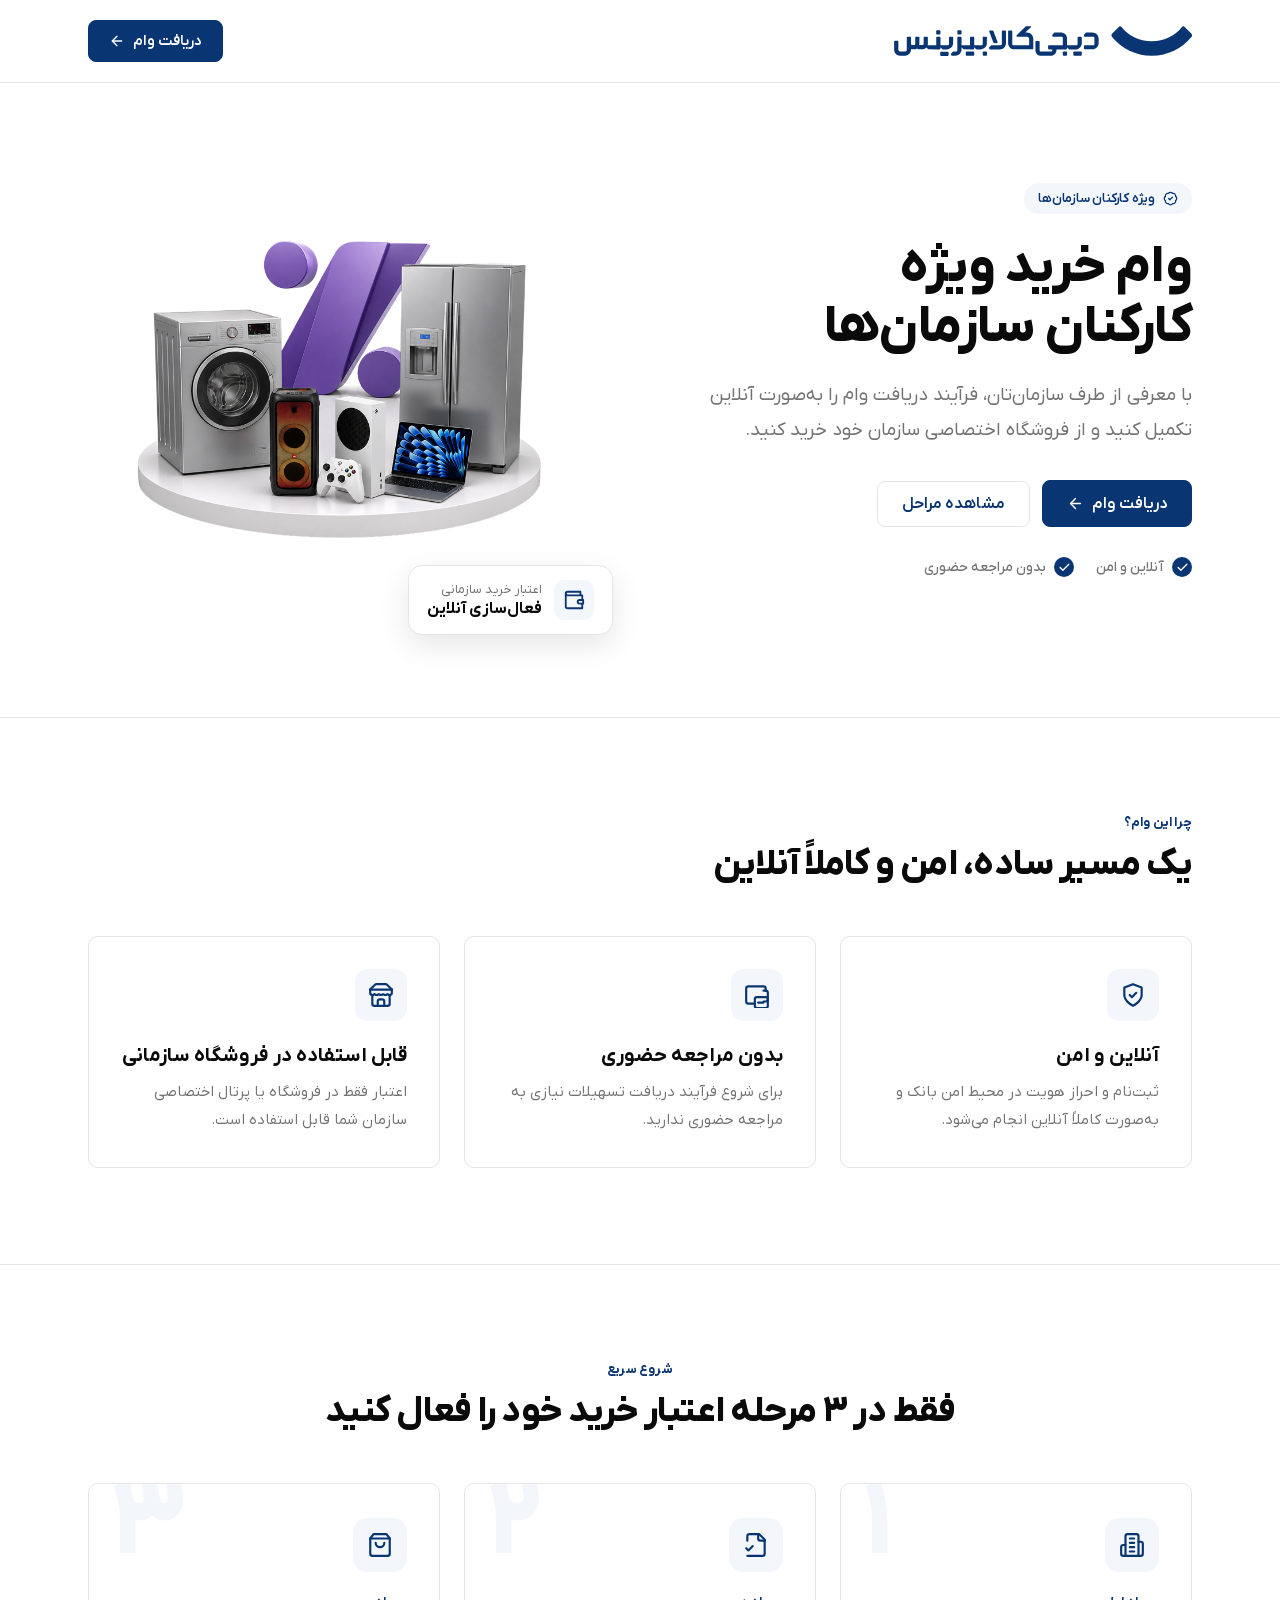
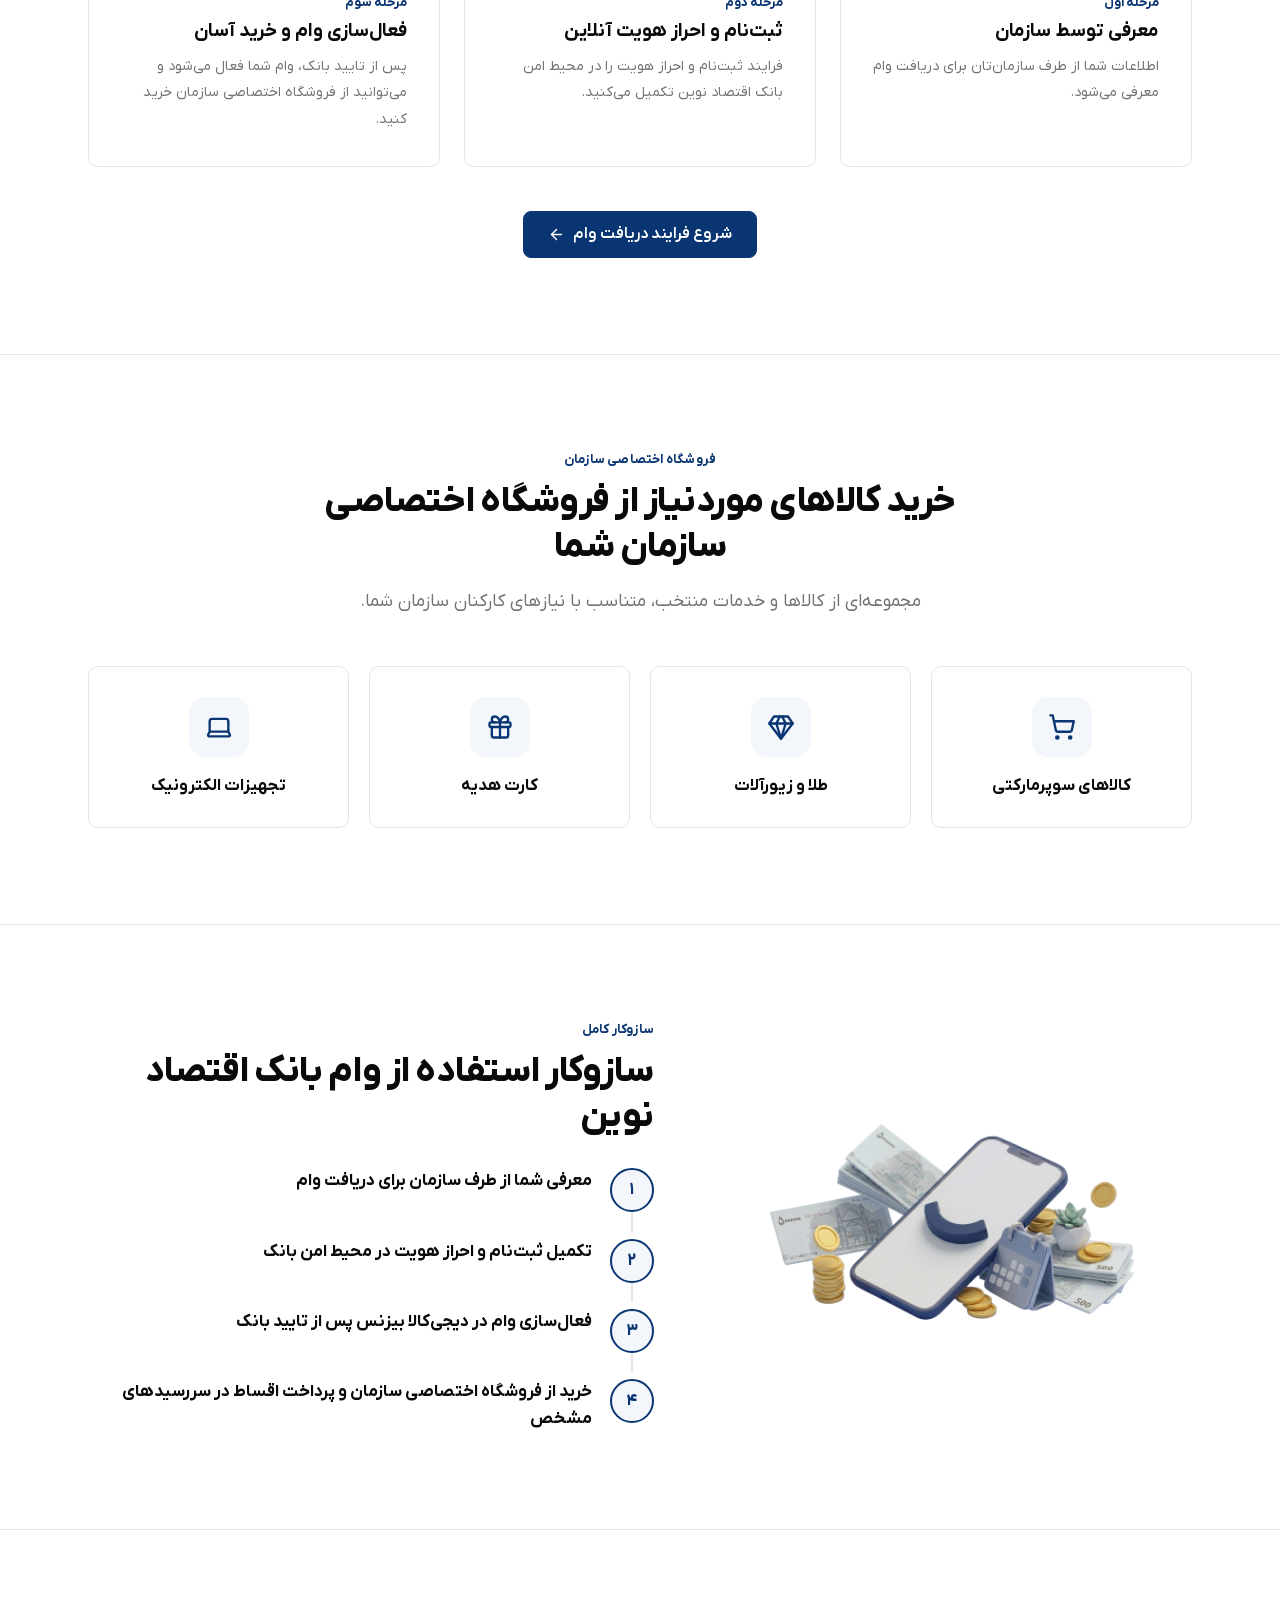
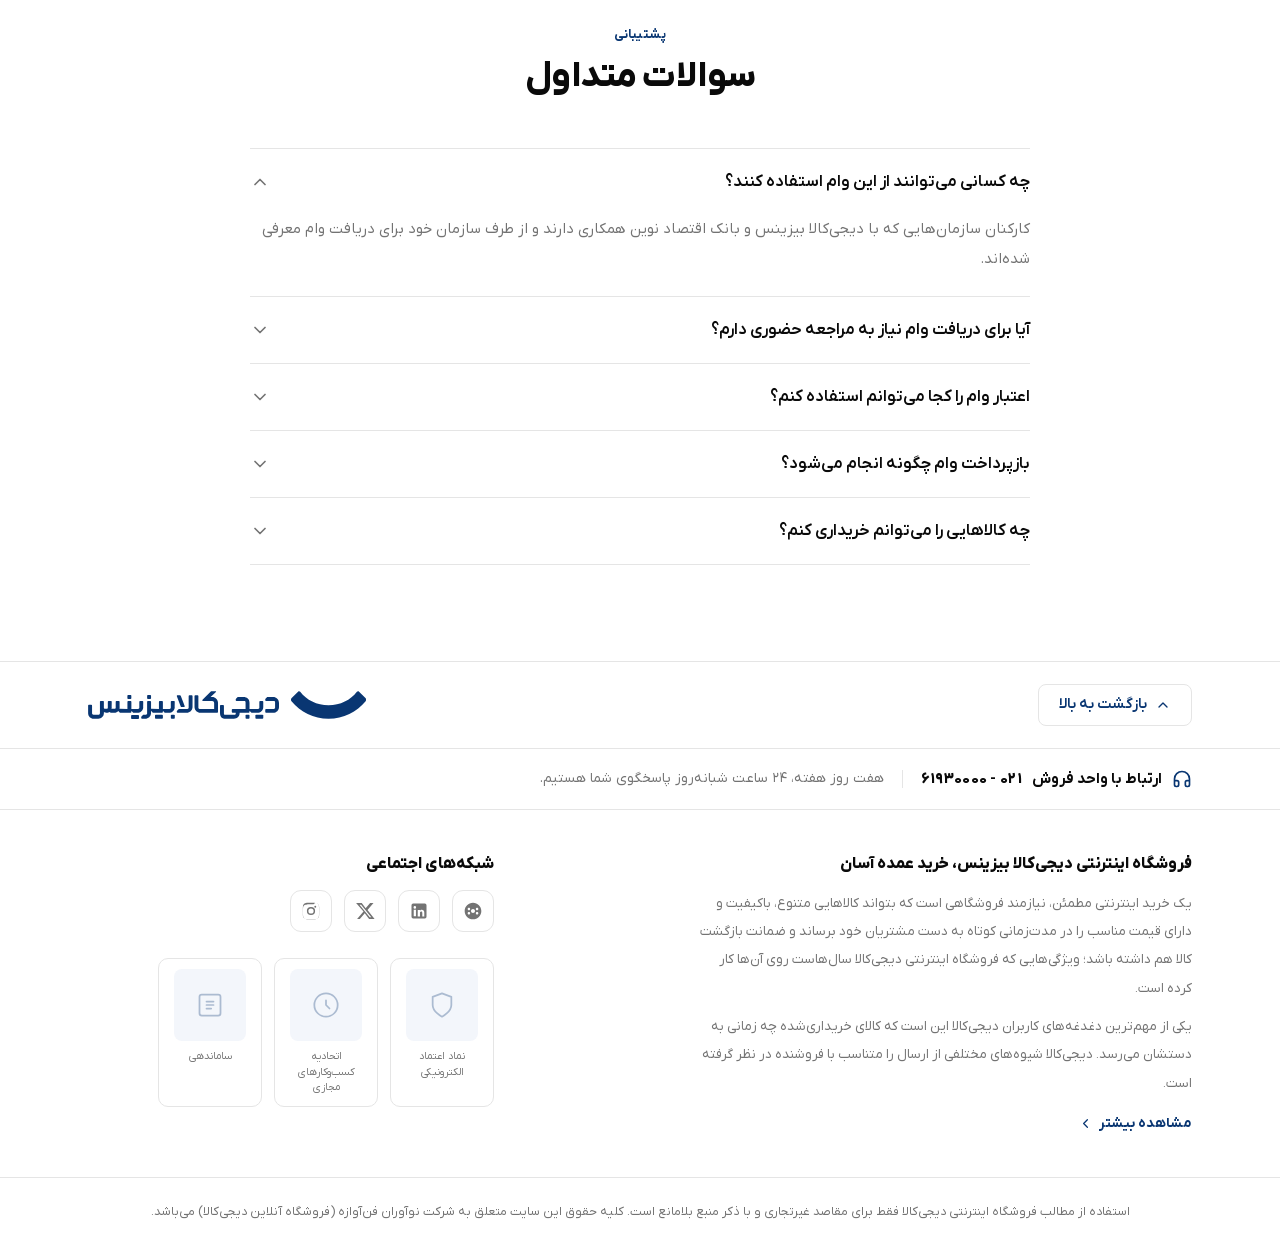
==== commit 9bdc9ecc: "Fix footer logo: restore all missing SVG paths Co-Authored-By: Claude Sonnet 4.6 <noreply@anthropic." ====
--- a/project/index.html
+++ b/project/index.html
@@ -72,7 +72,9 @@
     .site-header {
       padding-block: 20px; border-bottom: 1px solid var(--border);
       position: sticky; top: 0; background: #fff; z-index: 50;
-    }
+      transition: transform .3s ease;
+    }
+    .site-header.header-hidden { transform: translateY(-100%); }
     .site-header .container { display: flex; align-items: center; justify-content: space-between; gap: 16px; }
 
     /* ── HERO ── */
@@ -205,7 +207,13 @@
     @media (max-width: 1024px) {
       .grid-4 { grid-template-columns: repeat(2, 1fr); }
     }
+    .logo-standalone { display: none; }
+
     @media (max-width: 768px) {
+      .logo-full { display: none; }
+      .logo-standalone { display: block; }
+      .site-header .container { justify-content: space-between; }
+      .site-header .btn { margin-inline-start: auto; flex-shrink: 0; }
       .container { padding-inline: 20px; }
       .section { padding-block: 56px; }
       .hero { padding-block: 32px 56px; }
@@ -241,22 +249,13 @@
 <header class="site-header">
   <div class="container">
     <a href="#" aria-label="دیجی‌کالا بیزینس">
-      <svg viewBox="0 0 1272 128" height="30" fill="currentColor" style="color:#093672;display:block;" aria-hidden="true">
-        <path d="M1268.36 32.1419L1239.13 2.90585C1236.33 0.10585 1231.67 0.35585 1229.27 3.50385C1200.69 40.9268 1153.32 65.4069 1099.7 65.4149C1046.08 65.4069 998.707 40.9268 970.136 3.50385C967.731 0.35585 963.074 0.10585 960.274 2.90585L931.038 32.1419C927.053 36.1269 926.665 42.5129 930.25 46.8609C970.483 95.6829 1031.4 126.815 1099.59 126.848V126.85H1099.7H1099.81V126.848C1168 126.815 1228.92 95.6829 1269.15 46.8609C1272.73 42.5129 1272.35 36.1269 1268.36 32.1419Z"/>
-        <path d="M846.285 27.9792L820.873 27.9382C819.845 27.9382 818.859 28.3472 818.132 29.0742L811.411 35.7952C810.683 36.5222 810.274 37.5082 810.274 38.5362V42.4792C810.274 44.3812 811.816 45.9222 813.719 45.9222L849.861 45.9052C852.822 45.9052 855.225 48.3072 855.225 51.2692V76.3962C855.225 79.3582 852.822 81.7602 849.861 81.7602L849.847 81.7692H836.047C836.015 81.7692 835.982 81.7602 835.95 81.7602H813.835C811.869 81.7602 810.274 83.3522 810.274 85.3182V96.1292C810.274 98.0952 811.869 99.6892 813.835 99.6892H826.82H846.285C861.125 99.6892 873.15 87.6582 873.15 72.8192V54.8442C873.15 40.0072 861.125 27.9792 846.285 27.9792Z"/>
-        <path d="M423.945 70.6782C424.468 72.1132 425.832 73.0662 427.36 73.0662L438.518 73.0732C441.003 73.0732 442.735 70.6042 441.885 68.2682L423.945 21.3172C423.429 19.8962 422.077 18.9472 420.562 18.9472H409.509C407.052 18.9472 405.341 21.3852 406.175 23.6932L423.945 70.6782Z"/>
-        <path d="M734.905 108.866H723.674C721.809 108.866 720.298 110.378 720.298 112.242V123.473C720.298 125.338 721.809 126.85 723.674 126.85H734.905C736.77 126.85 738.283 125.338 738.283 123.473V112.242C738.283 110.378 736.77 108.866 734.905 108.866Z"/>
-        <path d="M797.699 108.866H768.774C766.83 108.866 765.252 110.444 765.252 112.388V123.328C765.252 125.274 766.83 126.85 768.774 126.85H797.699C799.644 126.85 801.22 125.274 801.22 123.328V112.388C801.22 110.444 799.644 108.866 797.699 108.866Z"/>
-        <path d="M567.738 27.9388H560.312L584.94 4.53877C586.205 3.17877 585.241 0.962776 583.383 0.962776H565.182C563.769 0.962776 562.411 1.51978 561.405 2.51177L523.522 39.8528C521.286 42.0908 522.871 45.9138 526.033 45.9138L567.902 45.9228C572.741 45.9208 576.665 50.0758 576.665 54.9148V81.8998L509.942 81.8548C507.012 81.8548 504.634 79.4768 504.634 76.5448L504.633 22.4688C504.633 20.5238 503.055 18.9468 501.111 18.9468H490.41C488.463 18.9468 486.887 20.5228 486.887 22.4688L486.956 74.3478C487.656 88.4078 499.248 99.5988 513.482 99.5988L590.889 99.6448C592.834 99.6448 594.41 98.0668 594.41 96.1208L594.287 54.0908C593.803 39.8268 582.119 27.9388 567.738 27.9388Z"/>
-        <path d="M474.375 18.9468H463.674C461.727 18.9468 460.149 20.5248 460.149 22.4688V76.8198C460.149 79.7538 457.775 82.1298 454.843 82.1298L416.692 82.0818C415.663 82.0818 414.677 82.4898 413.95 83.2168L407.097 89.7468C406.371 90.4738 405.962 91.4598 405.962 92.4878V96.4308C405.962 98.3328 407.502 99.8738 409.405 99.8738H451.301C465.537 99.8738 477.127 88.6828 477.83 74.6228L477.896 22.4688C477.896 20.5248 476.32 18.9468 474.375 18.9468Z"/>
-        <path d="M801.147 74.1626L801.215 49.4496C801.215 47.4826 799.621 45.8866 797.651 45.8866H786.824C784.856 45.8866 783.26 47.4816 783.26 49.4496L783.258 76.3866C783.258 79.3526 780.853 81.7566 777.887 81.7566H738.317V54.8206C738.317 37.4596 725.879 27.9386 711.327 27.9386H685.937C684.908 27.9386 683.923 28.3466 683.195 29.0736L676.473 35.7956C675.747 36.5226 675.338 37.5086 675.338 38.5366V42.4786C675.338 44.3806 676.88 45.9226 678.783 45.9226L714.908 45.8936C717.876 45.8936 720.281 48.2986 720.281 51.2656L720.359 81.7586L660.919 81.8906C658.952 81.8906 657.355 83.4846 657.355 85.4516V96.3086C657.355 98.2776 658.952 99.8746 660.921 99.8746H675.338V103.523C675.338 106.49 672.933 108.896 669.965 108.896L626.233 108.869C623.556 108.868 621.385 106.697 621.384 104.02L621.36 67.4676C621.36 65.4986 619.763 63.9066 617.794 63.9066H606.966C604.999 63.9066 603.402 65.4986 603.402 67.4676L603.469 99.9396C603.402 117.858 612.395 126.85 630.379 126.85H666.74C682.675 126.85 693.321 116.64 693.321 99.8746H734.751C736.72 99.8746 738.317 98.2776 738.317 96.3086V90.7336L738.367 90.7796L746.235 98.8206C746.895 99.4946 747.797 99.8746 748.739 99.8746H774.304C788.709 99.8746 800.436 88.3876 801.147 74.1626Z"/>
-        <path d="M252.591 49.2326C252.591 47.3216 251.093 45.7736 249.21 45.6666H237.905C236.021 45.7736 234.523 47.3216 234.523 49.2326V76.3356C234.523 79.3216 232.103 81.7426 229.117 81.7426H198.386L198.335 81.7796L198.338 48.9946C198.338 47.0836 196.839 45.5356 194.955 45.4286H183.652C181.768 45.5356 180.269 47.0836 180.269 48.9946L180.267 81.7426L143.708 81.7046C144.269 79.6536 144.575 77.4986 144.577 75.2726C144.589 62.2516 144.595 48.7266 144.595 48.7266C144.595 46.8796 143.101 45.3876 141.257 45.3876H129.95C128.107 45.3876 126.613 46.8816 126.613 48.7246L126.652 76.3866C126.652 79.1636 124.4 81.4156 121.623 81.4156H107.158C107.947 79.1746 108.394 76.7476 108.516 74.2666C108.584 72.3966 108.584 48.8196 108.584 48.8196C108.584 46.9726 107.293 45.3876 105.452 45.3876H93.9288C92.0878 45.3876 90.5958 46.9726 90.5958 48.8136V76.5156C90.5958 79.2006 88.4198 81.3766 85.7348 81.3766L77.5438 81.3986C74.9018 81.3986 72.7518 79.5156 72.5588 76.9206V48.2026C72.5588 46.6606 71.3088 45.4096 69.7658 45.4096L57.3448 45.3876C55.8008 45.3876 54.5508 46.6396 54.5518 48.1826L54.5848 100.398C54.5848 106.337 51.9768 108.408 47.5268 108.408H25.2378C20.7888 108.408 18.5568 105.513 18.5568 101.692V66.7296C18.5568 64.8876 16.9428 63.3936 15.1008 63.3936H3.88678C2.04478 63.3936 0.550781 64.8876 0.550781 66.7296V101.223C0.550781 115.135 11.8288 126.413 25.7408 126.413H47.2688C61.0838 126.413 72.5908 115.214 72.5908 101.399V97.6406C74.8138 99.3856 84.0518 99.4626 84.0518 99.4626C92.3678 99.4626 95.0218 98.1176 98.8258 95.7986L102.08 98.7566C102.475 99.1506 103.008 99.3766 103.566 99.3766L120.553 99.4426C127.674 99.4696 134.043 96.3636 138.431 91.4326L145.949 98.9486C146.37 99.3676 146.943 99.6076 147.537 99.6076L194.749 99.8116C196.729 99.8116 198.335 98.2056 198.335 96.2246V90.8226L198.349 90.8216L206.676 99.1466C207.1 99.5726 207.677 99.8116 208.278 99.8116H225.514C240.007 99.8116 251.807 88.4156 252.524 74.0986C252.567 73.8766 252.591 49.2326 252.591 49.2326Z"/>
-        <path d="M183.37 36.5806H194.73C196.566 36.5806 198.056 35.0926 198.056 33.2536V21.8896C198.056 20.0506 196.566 18.5626 194.73 18.5626H183.37C181.531 18.5626 180.043 20.0506 180.043 21.8896V33.2536C180.043 35.0926 181.531 36.5806 183.37 36.5806Z"/>
-        <path d="M338.731 108.945H327.846L327.587 108.971L327.328 108.945H309.797C307.819 108.945 306.216 110.549 306.216 112.526V123.503C306.216 125.483 307.819 127.087 309.797 127.087H327.328L327.587 127.059L327.846 127.087H338.731C340.709 127.087 342.312 125.483 342.312 123.503V112.526C342.312 110.549 340.709 108.945 338.731 108.945Z"/>
-        <path d="M229.525 109.445H218.64L218.381 109.471L218.122 109.445H200.591C198.613 109.445 197.011 111.049 197.011 113.028V124.003C197.011 125.983 198.613 127.587 200.591 127.587H218.122L218.381 127.559L218.64 127.587H229.525C231.504 127.587 233.106 125.983 233.106 124.003V113.028C233.106 111.049 231.504 109.445 229.525 109.445Z"/>
-        <path d="M393.183 108.935H382.287C380.307 108.935 378.701 110.541 378.701 112.521V123.509C378.701 125.49 380.307 127.094 382.287 127.094H393.183C395.163 127.094 396.769 125.49 396.769 123.509V112.521C396.769 110.541 395.163 108.935 393.183 108.935Z"/>
-        <path d="M273.859 36.405H284.664C286.629 36.405 288.221 34.813 288.221 32.85V21.953C288.221 19.986 286.629 18.396 284.664 18.396H273.859C271.892 18.396 270.302 19.986 270.302 21.953V32.85C270.302 34.813 271.892 36.405 273.859 36.405Z"/>
-        <path d="M396.537 48.5241L396.447 48.2231C396.41 48.1041 396.384 47.9821 396.336 47.8681C396.279 47.7301 396.202 47.6031 396.13 47.4741L396.024 47.2781C395.921 47.1211 395.8 46.9771 395.677 46.8411L395.616 46.7671C395.468 46.6091 395.302 46.4681 395.127 46.3411L395.122 46.3381C394.584 45.9461 393.933 45.7081 393.226 45.6661L393.022 45.6471H382.127L381.921 45.6661C381.214 45.7081 380.564 45.9461 380.025 46.3381L380.02 46.3411C379.845 46.4681 379.682 46.6091 379.533 46.7651L379.47 46.8431C379.345 46.9811 379.226 47.1221 379.123 47.2781L379.018 47.4731C378.944 47.6031 378.869 47.7301 378.811 47.8681C378.765 47.9821 378.736 48.1031 378.702 48.2231L378.61 48.5241C378.565 48.7531 378.54 48.9881 378.54 49.2321V76.3371C378.54 79.3221 376.119 81.7441 373.133 81.7441H342.403L342.351 81.7791L342.354 49.2321C342.354 47.3211 340.855 45.7741 338.973 45.6661H327.668C325.785 45.7741 324.285 47.3211 324.285 49.2321L324.283 81.7441L288.233 81.6711L288.215 81.6541V81.7661L288.214 81.7731L288.256 48.9301C288.256 46.9861 286.672 45.4091 284.719 45.4091H273.753C271.798 45.4091 270.214 46.9861 270.214 48.9301V103.231C270.214 106.165 267.829 108.538 264.883 108.538L254.066 108.49C253.032 108.49 252.042 108.899 251.313 109.626L244.428 116.292C243.698 117.019 243.289 118.003 243.289 119.03V122.97C243.289 124.873 244.836 126.412 246.748 126.412H261.542C275.842 126.412 287.484 115.37 288.188 101.318L288.202 90.7121L288.215 90.7131L296.473 98.9711C296.894 99.3921 297.466 99.6281 298.064 99.6281L336.527 99.8021V99.8111H338.766C340.746 99.8111 342.351 98.2061 342.351 96.2261V90.8231L342.366 90.8211L350.692 99.1481C351.118 99.5721 351.694 99.8111 352.296 99.8111H369.53C384.025 99.8111 395.823 88.4151 396.54 74.1001C396.582 73.8781 396.607 49.2321 396.607 49.2321C396.607 48.9881 396.582 48.7521 396.537 48.5241Z"/>
+      <!-- full wordmark (desktop) -->
+      <svg class="logo-full" viewBox="0 0 1272 128" height="30" fill="currentColor" style="color:#093672;display:block;" aria-hidden="true">
+        <path d="M1268.36 32.1419L1239.13 2.90585C1236.33 0.10585 1231.67 0.35585 1229.27 3.50385C1200.69 40.9268 1153.32 65.4069 1099.7 65.4149C1046.08 65.4069 998.707 40.9268 970.136 3.50385C967.731 0.35585 963.074 0.10585 960.274 2.90585L931.038 32.1419C927.053 36.1269 926.665 42.5129 930.25 46.8609C970.483 95.6829 1031.4 126.815 1099.59 126.848V126.85H1099.7H1099.81V126.848C1168 126.815 1228.92 95.6829 1269.15 46.8609C1272.73 42.5129 1272.35 36.1269 1268.36 32.1419Z"/><path d="M846.285 27.9792L820.873 27.9382C819.845 27.9382 818.859 28.3472 818.132 29.0742L811.411 35.7952C810.683 36.5222 810.274 37.5082 810.274 38.5362V42.4792C810.274 44.3812 811.816 45.9222 813.719 45.9222L849.861 45.9052C852.822 45.9052 855.225 48.3072 855.225 51.2692V76.3962C855.225 79.3582 852.822 81.7602 849.861 81.7602L849.847 81.7692H836.047C836.015 81.7692 835.982 81.7602 835.95 81.7602H813.835C811.869 81.7602 810.274 83.3522 810.274 85.3182V96.1292C810.274 98.0952 811.869 99.6892 813.835 99.6892H826.82H846.285C861.125 99.6892 873.15 87.6582 873.15 72.8192V54.8442C873.15 40.0072 861.125 27.9792 846.285 27.9792Z"/><path d="M423.945 70.6782C424.468 72.1132 425.832 73.0662 427.36 73.0662L438.518 73.0732C441.003 73.0732 442.735 70.6042 441.885 68.2682L423.945 21.3172C423.429 19.8962 422.077 18.9472 420.562 18.9472H409.509C407.052 18.9472 405.341 21.3852 406.175 23.6932L423.945 70.6782Z"/><path d="M734.905 108.866H723.674C721.809 108.866 720.298 110.378 720.298 112.242V123.473C720.298 125.338 721.809 126.85 723.674 126.85H734.905C736.77 126.85 738.283 125.338 738.283 123.473V112.242C738.283 110.378 736.77 108.866 734.905 108.866Z"/><path d="M797.699 108.866H768.774C766.83 108.866 765.252 110.444 765.252 112.388V123.328C765.252 125.274 766.83 126.85 768.774 126.85H797.699C799.644 126.85 801.22 125.274 801.22 123.328V112.388C801.22 110.444 799.644 108.866 797.699 108.866Z"/><path d="M567.738 27.9388H560.312L584.94 4.53877C586.205 3.17877 585.241 0.962776 583.383 0.962776H565.182C563.769 0.962776 562.411 1.51978 561.405 2.51177L523.522 39.8528C521.286 42.0908 522.871 45.9138 526.033 45.9138L567.902 45.9228C572.741 45.9208 576.665 50.0758 576.665 54.9148V81.8998L509.942 81.8548C507.012 81.8548 504.634 79.4768 504.634 76.5448L504.633 22.4688C504.633 20.5238 503.055 18.9468 501.111 18.9468H490.41C488.463 18.9468 486.887 20.5228 486.887 22.4688L486.956 74.3478C487.656 88.4078 499.248 99.5988 513.482 99.5988L590.889 99.6448C592.834 99.6448 594.41 98.0668 594.41 96.1208L594.287 54.0908C593.803 39.8268 582.119 27.9388 567.738 27.9388Z"/><path d="M474.375 18.9468H463.674C461.727 18.9468 460.149 20.5248 460.149 22.4688V76.8198C460.149 79.7538 457.775 82.1298 454.843 82.1298L416.692 82.0818C415.663 82.0818 414.677 82.4898 413.95 83.2168L407.097 89.7468C406.371 90.4738 405.962 91.4598 405.962 92.4878V96.4308C405.962 98.3328 407.502 99.8738 409.405 99.8738H451.301C465.537 99.8738 477.127 88.6828 477.83 74.6228L477.896 22.4688C477.896 20.5248 476.32 18.9468 474.375 18.9468Z"/><path d="M801.147 74.1626L801.215 49.4496C801.215 47.4826 799.621 45.8866 797.651 45.8866H786.824C784.856 45.8866 783.26 47.4816 783.26 49.4496L783.258 76.3866C783.258 79.3526 780.853 81.7566 777.887 81.7566H738.317V54.8206C738.317 37.4596 725.879 27.9386 711.327 27.9386H685.937C684.908 27.9386 683.923 28.3466 683.195 29.0736L676.473 35.7956C675.747 36.5226 675.338 37.5086 675.338 38.5366V42.4786C675.338 44.3806 676.88 45.9226 678.783 45.9226L714.908 45.8936C717.876 45.8936 720.281 48.2986 720.281 51.2656L720.359 81.7586L660.919 81.8906C658.952 81.8906 657.355 83.4846 657.355 85.4516V96.3086C657.355 98.2776 658.952 99.8746 660.921 99.8746H675.338V103.523C675.338 106.49 672.933 108.896 669.965 108.896L626.233 108.869C623.556 108.868 621.385 106.697 621.384 104.02L621.36 67.4676C621.36 65.4986 619.763 63.9066 617.794 63.9066H606.966C604.999 63.9066 603.402 65.4986 603.402 67.4676L603.469 99.9396C603.402 117.858 612.395 126.85 630.379 126.85H666.74C682.675 126.85 693.321 116.64 693.321 99.8746H734.751C736.72 99.8746 738.317 98.2776 738.317 96.3086V90.7336L738.367 90.7796L746.235 98.8206C746.895 99.4946 747.797 99.8746 748.739 99.8746H774.304C788.709 99.8746 800.436 88.3876 801.147 74.1626Z"/><path d="M252.591 49.2326C252.591 47.3216 251.093 45.7736 249.21 45.6666H237.905C236.021 45.7736 234.523 47.3216 234.523 49.2326V76.3356C234.523 79.3216 232.103 81.7426 229.117 81.7426H198.386L198.335 81.7796L198.338 48.9946C198.338 47.0836 196.839 45.5356 194.955 45.4286H183.652C181.768 45.5356 180.269 47.0836 180.269 48.9946L180.267 81.7426L143.708 81.7046C144.269 79.6536 144.575 77.4986 144.577 75.2726C144.589 62.2516 144.595 48.7266 144.595 48.7266C144.595 46.8796 143.101 45.3876 141.257 45.3876H129.95C128.107 45.3876 126.613 46.8816 126.613 48.7246L126.652 76.3866C126.652 79.1636 124.4 81.4156 121.623 81.4156H107.158C107.947 79.1746 108.394 76.7476 108.516 74.2666C108.584 72.3966 108.584 48.8196 108.584 48.8196C108.584 46.9726 107.293 45.3876 105.452 45.3876H93.9288C92.0878 45.3876 90.5958 46.9726 90.5958 48.8136V76.5156C90.5958 79.2006 88.4198 81.3766 85.7348 81.3766L77.5438 81.3986C74.9018 81.3986 72.7518 79.5156 72.5588 76.9206V48.2026C72.5588 46.6606 71.3088 45.4096 69.7658 45.4096L57.3448 45.3876C55.8008 45.3876 54.5508 46.6396 54.5518 48.1826L54.5848 100.398C54.5848 106.337 51.9768 108.408 47.5268 108.408H25.2378C20.7888 108.408 18.5568 105.513 18.5568 101.692V66.7296C18.5568 64.8876 16.9428 63.3936 15.1008 63.3936H3.88678C2.04478 63.3936 0.550781 64.8876 0.550781 66.7296V101.223C0.550781 115.135 11.8288 126.413 25.7408 126.413H47.2688C61.0838 126.413 72.5908 115.214 72.5908 101.399V97.6406C74.8138 99.3856 84.0518 99.4626 84.0518 99.4626C92.3678 99.4626 95.0218 98.1176 98.8258 95.7986L102.08 98.7566C102.475 99.1506 103.008 99.3766 103.566 99.3766L120.553 99.4426C127.674 99.4696 134.043 96.3636 138.431 91.4326L145.949 98.9486C146.37 99.3676 146.943 99.6076 147.537 99.6076L194.749 99.8116C196.729 99.8116 198.335 98.2056 198.335 96.2246V90.8226L198.349 90.8216L206.676 99.1466C207.1 99.5726 207.677 99.8116 208.278 99.8116H225.514C240.007 99.8116 251.807 88.4156 252.524 74.0986C252.567 73.8766 252.591 49.2326 252.591 49.2326Z"/><path d="M183.37 36.5806H194.73C196.566 36.5806 198.056 35.0926 198.056 33.2536V21.8896C198.056 20.0506 196.566 18.5626 194.73 18.5626H183.37C181.531 18.5626 180.043 20.0506 180.043 21.8896V33.2536C180.043 35.0926 181.531 36.5806 183.37 36.5806Z"/><path d="M338.731 108.945H327.846L327.587 108.971L327.328 108.945H309.797C307.819 108.945 306.216 110.549 306.216 112.526V123.503C306.216 125.483 307.819 127.087 309.797 127.087H327.328L327.587 127.059L327.846 127.087H338.731C340.709 127.087 342.312 125.483 342.312 123.503V112.526C342.312 110.549 340.709 108.945 338.731 108.945Z"/><path d="M229.525 109.445H218.64L218.381 109.471L218.122 109.445H200.591C198.613 109.445 197.011 111.049 197.011 113.028V124.003C197.011 125.983 198.613 127.587 200.591 127.587H218.122L218.381 127.559L218.64 127.587H229.525C231.504 127.587 233.106 125.983 233.106 124.003V113.028C233.106 111.049 231.504 109.445 229.525 109.445Z"/><path d="M393.183 108.935H382.287C380.307 108.935 378.701 110.541 378.701 112.521V123.509C378.701 125.49 380.307 127.094 382.287 127.094H393.183C395.163 127.094 396.769 125.49 396.769 123.509V112.521C396.769 110.541 395.163 108.935 393.183 108.935Z"/><path d="M273.859 36.405H284.664C286.629 36.405 288.221 34.813 288.221 32.85V21.953C288.221 19.986 286.629 18.396 284.664 18.396H273.859C271.892 18.396 270.302 19.986 270.302 21.953V32.85C270.302 34.813 271.892 36.405 273.859 36.405Z"/><path d="M396.537 48.5241L396.447 48.2231C396.41 48.1041 396.384 47.9821 396.336 47.8681C396.279 47.7301 396.202 47.6031 396.13 47.4741L396.024 47.2781C395.921 47.1211 395.8 46.9771 395.677 46.8411L395.616 46.7671C395.468 46.6091 395.302 46.4681 395.127 46.3411L395.122 46.3381C394.584 45.9461 393.933 45.7081 393.226 45.6661L393.022 45.6471H382.127L381.921 45.6661C381.214 45.7081 380.564 45.9461 380.025 46.3381L380.02 46.3411C379.845 46.4681 379.682 46.6091 379.533 46.7651L379.47 46.8431C379.345 46.9811 379.226 47.1221 379.123 47.2781L379.018 47.4731C378.944 47.6031 378.869 47.7301 378.811 47.8681C378.765 47.9821 378.736 48.1031 378.702 48.2231L378.61 48.5241C378.565 48.7531 378.54 48.9881 378.54 49.2321V76.3371C378.54 79.3221 376.119 81.7441 373.133 81.7441H342.403L342.351 81.7791L342.354 49.2321C342.354 47.3211 340.855 45.7741 338.973 45.6661H327.668C325.785 45.7741 324.285 47.3211 324.285 49.2321L324.283 81.7441L288.233 81.6711L288.215 81.6541V81.7661L288.214 81.7731L288.256 48.9301C288.256 46.9861 286.672 45.4091 284.719 45.4091H273.753C271.798 45.4091 270.214 46.9861 270.214 48.9301V103.231C270.214 106.165 267.829 108.538 264.883 108.538L254.066 108.49C253.032 108.49 252.042 108.899 251.313 109.626L244.428 116.292C243.698 117.019 243.289 118.003 243.289 119.03V122.97C243.289 124.873 244.836 126.412 246.748 126.412H261.542C275.842 126.412 287.484 115.37 288.188 101.318L288.202 90.7121L288.215 90.7131L296.473 98.9711C296.894 99.3921 297.466 99.6281 298.064 99.6281L336.527 99.8021V99.8111H338.766C340.746 99.8111 342.351 98.2061 342.351 96.2261V90.8231L342.366 90.8211L350.692 99.1481C351.118 99.5721 351.694 99.8111 352.296 99.8111H369.53C384.025 99.8111 395.823 88.4151 396.54 74.1001C396.582 73.8781 396.607 49.2321 396.607 49.2321C396.607 48.9881 396.582 48.7521 396.537 48.5241Z"/>
+      </svg>
+      <!-- standalone (بیزینس + smile, mobile only) -->
+      <svg class="logo-standalone" viewBox="0 0 849 125" height="28" fill="currentColor" style="color:#093672;display:none;" aria-hidden="true">
+        <path d="M845.511 31.1717L817.012 2.67268C814.282 -0.0563202 809.743 0.187675 807.4 3.25468C779.546 39.7357 733.368 63.5977 681.102 63.6057C628.833 63.5977 582.654 39.7357 554.803 3.25468C552.458 0.187675 547.919 -0.0563202 545.19 2.67268L516.69 31.1717C512.806 35.0567 512.428 41.2817 515.922 45.5197C555.141 93.1107 614.52 123.458 680.997 123.491V123.493H681.102H681.205V123.491C747.682 123.458 807.064 93.1107 846.281 45.5197C849.774 41.2817 849.395 35.0567 845.511 31.1717Z"/><path d="M285.902 35.3716C285.902 33.2096 284.207 31.4586 282.077 31.3376H269.288C267.157 31.4586 265.463 33.2096 265.463 35.3716V66.0316C265.463 69.4096 262.725 72.1486 259.347 72.1486H224.583L224.525 72.1906L224.528 35.1026C224.528 32.9406 222.833 31.1896 220.701 31.0686H207.915C205.784 31.1896 204.088 32.9406 204.088 35.1026L204.086 72.1486L162.728 72.1056C163.363 69.7856 163.709 67.3476 163.711 64.8296C163.725 50.0996 163.732 34.7996 163.732 34.7996C163.732 32.7096 162.041 31.0216 159.955 31.0216H147.164C145.08 31.0216 143.389 32.7116 143.389 34.7966L143.434 66.0896C143.434 69.2306 140.886 71.7786 137.745 71.7786H121.381C122.274 69.2436 122.779 66.4976 122.917 63.6916C122.994 61.5756 122.994 34.9046 122.994 34.9046C122.994 32.8146 121.534 31.0216 119.451 31.0216H106.416C104.333 31.0216 102.645 32.8146 102.645 34.8976V66.2356C102.645 69.2726 100.184 71.7346 97.1457 71.7346L87.8797 71.7596C84.8907 71.7596 82.4587 69.6296 82.2407 66.6936V34.2066C82.2407 32.4616 80.8267 31.0466 79.0807 31.0466L65.0297 31.0216C63.2827 31.0216 61.8687 32.4386 61.8707 34.1836L61.9077 93.2516C61.9077 99.9706 58.9577 102.314 53.9227 102.314H28.7087C23.6757 102.314 21.1507 99.0386 21.1507 94.7156V55.1646C21.1507 53.0816 19.3247 51.3916 17.2417 51.3916H4.55573C2.47172 51.3916 0.781738 53.0816 0.781738 55.1646V94.1856C0.781738 109.924 13.5397 122.682 29.2777 122.682H53.6317C69.2597 122.682 82.2767 110.013 82.2767 94.3846V90.1336C84.7917 92.1076 95.2417 92.1946 95.2417 92.1946C104.65 92.1946 107.652 90.6726 111.955 88.0496L115.637 91.3956C116.083 91.8416 116.686 92.0966 117.318 92.0966L136.534 92.1716C144.59 92.2026 151.795 88.6886 156.759 83.1106L165.263 91.6126C165.74 92.0866 166.388 92.3586 167.06 92.3586L220.468 92.5886C222.708 92.5886 224.525 90.7726 224.525 88.5316V82.4206L224.541 82.4196L233.961 91.8366C234.44 92.3186 235.093 92.5886 235.773 92.5886H255.271C271.666 92.5886 285.015 79.6976 285.826 63.5016C285.875 63.2506 285.902 35.3716 285.902 35.3716Z"/><path d="M207.596 21.0588H220.447C222.524 21.0588 224.21 19.3758 224.21 17.2948V4.43984C224.21 2.35884 222.524 0.675838 220.447 0.675838H207.596C205.516 0.675838 203.832 2.35884 203.832 4.43984V17.2948C203.832 19.3758 205.516 21.0588 207.596 21.0588Z"/><path d="M383.347 102.921H371.033L370.74 102.95L370.447 102.921H350.615C348.378 102.921 346.564 104.736 346.564 106.972V119.39C346.564 121.63 348.378 123.444 350.615 123.444H370.447L370.74 123.412L371.033 123.444H383.347C385.585 123.444 387.398 121.63 387.398 119.39V106.972C387.398 104.736 385.585 102.921 383.347 102.921Z"/><path d="M259.809 103.487H247.495L247.202 103.516L246.909 103.487H227.077C224.84 103.487 223.028 105.302 223.028 107.54V119.956C223.028 122.196 224.84 124.01 227.077 124.01H246.909L247.202 123.978L247.495 124.01H259.809C262.048 124.01 263.86 122.196 263.86 119.956V107.54C263.86 105.302 262.048 103.487 259.809 103.487Z"/><path d="M444.947 102.91H432.621C430.381 102.91 428.564 104.727 428.564 106.967V119.397C428.564 121.638 430.381 123.452 432.621 123.452H444.947C447.187 123.452 449.004 121.638 449.004 119.397V106.967C449.004 104.727 447.187 102.91 444.947 102.91Z"/><path d="M309.961 20.8604H322.184C324.407 20.8604 326.208 19.0594 326.208 16.8384V4.51135C326.208 2.28635 324.407 0.487352 322.184 0.487352H309.961C307.736 0.487352 305.937 2.28635 305.937 4.51135V16.8384C305.937 19.0594 307.736 20.8604 309.961 20.8604Z"/><path d="M448.741 34.5699L448.639 34.2289C448.597 34.0949 448.568 33.9569 448.514 33.8279C448.449 33.6719 448.362 33.5279 448.281 33.3819L448.161 33.1599C448.044 32.9829 447.907 32.8199 447.768 32.6659L447.699 32.5819C447.532 32.4039 447.344 32.2439 447.146 32.1009L447.14 32.0969C446.532 31.6539 445.795 31.3839 444.995 31.3369L444.765 31.3149H432.44L432.207 31.3369C431.407 31.3839 430.672 31.6539 430.062 32.0969L430.056 32.1009C429.858 32.2439 429.674 32.4039 429.505 32.5799L429.434 32.6679C429.293 32.8239 429.158 32.9839 429.041 33.1599L428.923 33.3809C428.839 33.5279 428.754 33.6719 428.688 33.8279C428.636 33.9569 428.604 34.0939 428.565 34.2289L428.461 34.5699C428.41 34.8289 428.382 35.0949 428.382 35.3709V66.0329C428.382 69.4099 425.643 72.1499 422.265 72.1499H387.502L387.443 72.1899L387.447 35.3709C387.447 33.2089 385.751 31.4589 383.622 31.3369H370.833C368.703 31.4589 367.006 33.2089 367.006 35.3709L367.004 72.1499L326.222 72.0669L326.202 72.0479V72.1739L326.2 72.1829L326.248 35.0289C326.248 32.8309 324.457 31.0469 322.246 31.0469H309.842C307.631 31.0469 305.839 32.8309 305.839 35.0289V96.4579C305.839 99.7759 303.14 102.461 299.808 102.461L287.57 102.407C286.402 102.407 285.282 102.869 284.456 103.691L276.668 111.232C275.843 112.054 275.379 113.169 275.379 114.33V118.788C275.379 120.939 277.13 122.681 279.292 122.681H296.029C312.204 122.681 325.374 110.19 326.172 94.2929L326.187 82.2949L326.202 82.2959L335.544 91.6379C336.02 92.1139 336.667 92.3809 337.343 92.3809L380.855 92.5779V92.5879H383.388C385.627 92.5879 387.443 90.7729 387.443 88.5329V82.4209L387.46 82.4179L396.879 91.8379C397.361 92.3179 398.012 92.5879 398.693 92.5879H418.189C434.587 92.5879 447.933 79.6969 448.744 63.5029C448.792 63.2519 448.82 35.3709 448.82 35.3709C448.82 35.0949 448.792 34.8279 448.741 34.5699Z"/>
       </svg>
     </a>
     <button class="btn btn-solid" onclick="document.getElementById('hero').scrollIntoView({behavior:'smooth'})">
@@ -282,7 +281,7 @@
             دریافت وام
             <svg width="17" height="17" viewBox="0 0 24 24" fill="none" stroke="currentColor" stroke-width="2" stroke-linecap="round" stroke-linejoin="round" aria-hidden="true"><path d="m12 19-7-7 7-7"/><path d="M19 12H5"/></svg>
           </button>
-          <button class="btn btn-outline lg">مشاهده مراحل</button>
+          <button class="btn btn-outline lg" onclick="document.getElementById('steps').scrollIntoView({behavior:'smooth'})">مشاهده مراحل</button>
         </div>
         <div class="hero-trust">
           <span class="trust-item">
@@ -346,7 +345,7 @@
 </section>
 
 <!-- ═══ STEPS ═══ -->
-<section class="section section-divider">
+<section class="section section-divider" id="steps">
   <div class="container">
     <div class="section-head center">
       <div class="kicker">شروع سریع</div>
@@ -519,7 +518,7 @@
       </button>
       <a href="#" aria-label="دیجی‌کالا بیزینس">
         <svg viewBox="0 0 1272 128" height="28" fill="currentColor" style="color:#093672;display:block;" aria-hidden="true">
-          <path d="M1268.36 32.1419L1239.13 2.90585C1236.33 0.10585 1231.67 0.35585 1229.27 3.50385C1200.69 40.9268 1153.32 65.4069 1099.7 65.4149C1046.08 65.4069 998.707 40.9268 970.136 3.50385C967.731 0.35585 963.074 0.10585 960.274 2.90585L931.038 32.1419C927.053 36.1269 926.665 42.5129 930.25 46.8609C970.483 95.6829 1031.4 126.815 1099.59 126.848V126.85H1099.7H1099.81V126.848C1168 126.815 1228.92 95.6829 1269.15 46.8609C1272.73 42.5129 1272.35 36.1269 1268.36 32.1419Z"/><path d="M846.285 27.9792L820.873 27.9382C819.845 27.9382 818.859 28.3472 818.132 29.0742L811.411 35.7952C810.683 36.5222 810.274 37.5082 810.274 38.5362V42.4792C810.274 44.3812 811.816 45.9222 813.719 45.9222L849.861 45.9052C852.822 45.9052 855.225 48.3072 855.225 51.2692V76.3962C855.225 79.3582 852.822 81.7602 849.861 81.7602L849.847 81.7692H836.047C836.015 81.7692 835.982 81.7602 835.95 81.7602H813.835C811.869 81.7602 810.274 83.3522 810.274 85.3182V96.1292C810.274 98.0952 811.869 99.6892 813.835 99.6892H826.82H846.285C861.125 99.6892 873.15 87.6582 873.15 72.8192V54.8442C873.15 40.0072 861.125 27.9792 846.285 27.9792Z"/><path d="M567.738 27.9388H560.312L584.94 4.53877C586.205 3.17877 585.241 0.962776 583.383 0.962776H565.182C563.769 0.962776 562.411 1.51978 561.405 2.51177L523.522 39.8528C521.286 42.0908 522.871 45.9138 526.033 45.9138L567.902 45.9228C572.741 45.9208 576.665 50.0758 576.665 54.9148V81.8998L509.942 81.8548C507.012 81.8548 504.634 79.4768 504.634 76.5448L504.633 22.4688C504.633 20.5238 503.055 18.9468 501.111 18.9468H490.41C488.463 18.9468 486.887 20.5228 486.887 22.4688L486.956 74.3478C487.656 88.4078 499.248 99.5988 513.482 99.5988L590.889 99.6448C592.834 99.6448 594.41 98.0668 594.41 96.1208L594.287 54.0908C593.803 39.8268 582.119 27.9388 567.738 27.9388Z"/><path d="M474.375 18.9468H463.674C461.727 18.9468 460.149 20.5248 460.149 22.4688V76.8198C460.149 79.7538 457.775 82.1298 454.843 82.1298L416.692 82.0818C415.663 82.0818 414.677 82.4898 413.95 83.2168L407.097 89.7468C406.371 90.4738 405.962 91.4598 405.962 92.4878V96.4308C405.962 98.3328 407.502 99.8738 409.405 99.8738H451.301C465.537 99.8738 477.127 88.6828 477.83 74.6228L477.896 22.4688C477.896 20.5248 476.32 18.9468 474.375 18.9468Z"/><path d="M252.591 49.2326C252.591 47.3216 251.093 45.7736 249.21 45.6666H237.905C236.021 45.7736 234.523 47.3216 234.523 49.2326V76.3356C234.523 79.3216 232.103 81.7426 229.117 81.7426H198.386L198.335 81.7796L198.338 48.9946C198.338 47.0836 196.839 45.5356 194.955 45.4286H183.652C181.768 45.5356 180.269 47.0836 180.269 48.9946L180.267 81.7426L143.708 81.7046C144.269 79.6536 144.575 77.4986 144.577 75.2726C144.589 62.2516 144.595 48.7266 144.595 48.7266C144.595 46.8796 143.101 45.3876 141.257 45.3876H129.95C128.107 45.3876 126.613 46.8816 126.613 48.7246L126.652 76.3866C126.652 79.1636 124.4 81.4156 121.623 81.4156H107.158C107.947 79.1746 108.394 76.7476 108.516 74.2666C108.584 72.3966 108.584 48.8196 108.584 48.8196C108.584 46.9726 107.293 45.3876 105.452 45.3876H93.9288C92.0878 45.3876 90.5958 46.9726 90.5958 48.8136V76.5156C90.5958 79.2006 88.4198 81.3766 85.7348 81.3766L77.5438 81.3986C74.9018 81.3986 72.7518 79.5156 72.5588 76.9206V48.2026C72.5588 46.6606 71.3088 45.4096 69.7658 45.4096L57.3448 45.3876C55.8008 45.3876 54.5508 46.6396 54.5518 48.1826L54.5848 100.398C54.5848 106.337 51.9768 108.408 47.5268 108.408H25.2378C20.7888 108.408 18.5568 105.513 18.5568 101.692V66.7296C18.5568 64.8876 16.9428 63.3936 15.1008 63.3936H3.88678C2.04478 63.3936 0.550781 64.8876 0.550781 66.7296V101.223C0.550781 115.135 11.8288 126.413 25.7408 126.413H47.2688C61.0838 126.413 72.5908 115.214 72.5908 101.399V97.6406C74.8138 99.3856 84.0518 99.4626 84.0518 99.4626C92.3678 99.4626 95.0218 98.1176 98.8258 95.7986L102.08 98.7566C102.475 99.1506 103.008 99.3766 103.566 99.3766L120.553 99.4426C127.674 99.4696 134.043 96.3636 138.431 91.4326L145.949 98.9486C146.37 99.3676 146.943 99.6076 147.537 99.6076L194.749 99.8116C196.729 99.8116 198.335 98.2056 198.335 96.2246V90.8226L198.349 90.8216L206.676 99.1466C207.1 99.5726 207.677 99.8116 208.278 99.8116H225.514C240.007 99.8116 251.807 88.4156 252.524 74.0986C252.567 73.8766 252.591 49.2326 252.591 49.2326Z"/><path d="M183.37 36.5806H194.73C196.566 36.5806 198.056 35.0926 198.056 33.2536V21.8896C198.056 20.0506 196.566 18.5626 194.73 18.5626H183.37C181.531 18.5626 180.043 20.0506 180.043 21.8896V33.2536C180.043 35.0926 181.531 36.5806 183.37 36.5806Z"/>
+          <path d="M1268.36 32.1419L1239.13 2.90585C1236.33 0.10585 1231.67 0.35585 1229.27 3.50385C1200.69 40.9268 1153.32 65.4069 1099.7 65.4149C1046.08 65.4069 998.707 40.9268 970.136 3.50385C967.731 0.35585 963.074 0.10585 960.274 2.90585L931.038 32.1419C927.053 36.1269 926.665 42.5129 930.25 46.8609C970.483 95.6829 1031.4 126.815 1099.59 126.848V126.85H1099.7H1099.81V126.848C1168 126.815 1228.92 95.6829 1269.15 46.8609C1272.73 42.5129 1272.35 36.1269 1268.36 32.1419Z"/><path d="M846.285 27.9792L820.873 27.9382C819.845 27.9382 818.859 28.3472 818.132 29.0742L811.411 35.7952C810.683 36.5222 810.274 37.5082 810.274 38.5362V42.4792C810.274 44.3812 811.816 45.9222 813.719 45.9222L849.861 45.9052C852.822 45.9052 855.225 48.3072 855.225 51.2692V76.3962C855.225 79.3582 852.822 81.7602 849.861 81.7602L849.847 81.7692H836.047C836.015 81.7692 835.982 81.7602 835.95 81.7602H813.835C811.869 81.7602 810.274 83.3522 810.274 85.3182V96.1292C810.274 98.0952 811.869 99.6892 813.835 99.6892H826.82H846.285C861.125 99.6892 873.15 87.6582 873.15 72.8192V54.8442C873.15 40.0072 861.125 27.9792 846.285 27.9792Z"/><path d="M423.945 70.6782C424.468 72.1132 425.832 73.0662 427.36 73.0662L438.518 73.0732C441.003 73.0732 442.735 70.6042 441.885 68.2682L423.945 21.3172C423.429 19.8962 422.077 18.9472 420.562 18.9472H409.509C407.052 18.9472 405.341 21.3852 406.175 23.6932L423.945 70.6782Z"/><path d="M734.905 108.866H723.674C721.809 108.866 720.298 110.378 720.298 112.242V123.473C720.298 125.338 721.809 126.85 723.674 126.85H734.905C736.77 126.85 738.283 125.338 738.283 123.473V112.242C738.283 110.378 736.77 108.866 734.905 108.866Z"/><path d="M797.699 108.866H768.774C766.83 108.866 765.252 110.444 765.252 112.388V123.328C765.252 125.274 766.83 126.85 768.774 126.85H797.699C799.644 126.85 801.22 125.274 801.22 123.328V112.388C801.22 110.444 799.644 108.866 797.699 108.866Z"/><path d="M567.738 27.9388H560.312L584.94 4.53877C586.205 3.17877 585.241 0.962776 583.383 0.962776H565.182C563.769 0.962776 562.411 1.51978 561.405 2.51177L523.522 39.8528C521.286 42.0908 522.871 45.9138 526.033 45.9138L567.902 45.9228C572.741 45.9208 576.665 50.0758 576.665 54.9148V81.8998L509.942 81.8548C507.012 81.8548 504.634 79.4768 504.634 76.5448L504.633 22.4688C504.633 20.5238 503.055 18.9468 501.111 18.9468H490.41C488.463 18.9468 486.887 20.5228 486.887 22.4688L486.956 74.3478C487.656 88.4078 499.248 99.5988 513.482 99.5988L590.889 99.6448C592.834 99.6448 594.41 98.0668 594.41 96.1208L594.287 54.0908C593.803 39.8268 582.119 27.9388 567.738 27.9388Z"/><path d="M474.375 18.9468H463.674C461.727 18.9468 460.149 20.5248 460.149 22.4688V76.8198C460.149 79.7538 457.775 82.1298 454.843 82.1298L416.692 82.0818C415.663 82.0818 414.677 82.4898 413.95 83.2168L407.097 89.7468C406.371 90.4738 405.962 91.4598 405.962 92.4878V96.4308C405.962 98.3328 407.502 99.8738 409.405 99.8738H451.301C465.537 99.8738 477.127 88.6828 477.83 74.6228L477.896 22.4688C477.896 20.5248 476.32 18.9468 474.375 18.9468Z"/><path d="M801.147 74.1626L801.215 49.4496C801.215 47.4826 799.621 45.8866 797.651 45.8866H786.824C784.856 45.8866 783.26 47.4816 783.26 49.4496L783.258 76.3866C783.258 79.3526 780.853 81.7566 777.887 81.7566H738.317V54.8206C738.317 37.4596 725.879 27.9386 711.327 27.9386H685.937C684.908 27.9386 683.923 28.3466 683.195 29.0736L676.473 35.7956C675.747 36.5226 675.338 37.5086 675.338 38.5366V42.4786C675.338 44.3806 676.88 45.9226 678.783 45.9226L714.908 45.8936C717.876 45.8936 720.281 48.2986 720.281 51.2656L720.359 81.7586L660.919 81.8906C658.952 81.8906 657.355 83.4846 657.355 85.4516V96.3086C657.355 98.2776 658.952 99.8746 660.921 99.8746H675.338V103.523C675.338 106.49 672.933 108.896 669.965 108.896L626.233 108.869C623.556 108.868 621.385 106.697 621.384 104.02L621.36 67.4676C621.36 65.4986 619.763 63.9066 617.794 63.9066H606.966C604.999 63.9066 603.402 65.4986 603.402 67.4676L603.469 99.9396C603.402 117.858 612.395 126.85 630.379 126.85H666.74C682.675 126.85 693.321 116.64 693.321 99.8746H734.751C736.72 99.8746 738.317 98.2776 738.317 96.3086V90.7336L738.367 90.7796L746.235 98.8206C746.895 99.4946 747.797 99.8746 748.739 99.8746H774.304C788.709 99.8746 800.436 88.3876 801.147 74.1626Z"/><path d="M252.591 49.2326C252.591 47.3216 251.093 45.7736 249.21 45.6666H237.905C236.021 45.7736 234.523 47.3216 234.523 49.2326V76.3356C234.523 79.3216 232.103 81.7426 229.117 81.7426H198.386L198.335 81.7796L198.338 48.9946C198.338 47.0836 196.839 45.5356 194.955 45.4286H183.652C181.768 45.5356 180.269 47.0836 180.269 48.9946L180.267 81.7426L143.708 81.7046C144.269 79.6536 144.575 77.4986 144.577 75.2726C144.589 62.2516 144.595 48.7266 144.595 48.7266C144.595 46.8796 143.101 45.3876 141.257 45.3876H129.95C128.107 45.3876 126.613 46.8816 126.613 48.7246L126.652 76.3866C126.652 79.1636 124.4 81.4156 121.623 81.4156H107.158C107.947 79.1746 108.394 76.7476 108.516 74.2666C108.584 72.3966 108.584 48.8196 108.584 48.8196C108.584 46.9726 107.293 45.3876 105.452 45.3876H93.9288C92.0878 45.3876 90.5958 46.9726 90.5958 48.8136V76.5156C90.5958 79.2006 88.4198 81.3766 85.7348 81.3766L77.5438 81.3986C74.9018 81.3986 72.7518 79.5156 72.5588 76.9206V48.2026C72.5588 46.6606 71.3088 45.4096 69.7658 45.4096L57.3448 45.3876C55.8008 45.3876 54.5508 46.6396 54.5518 48.1826L54.5848 100.398C54.5848 106.337 51.9768 108.408 47.5268 108.408H25.2378C20.7888 108.408 18.5568 105.513 18.5568 101.692V66.7296C18.5568 64.8876 16.9428 63.3936 15.1008 63.3936H3.88678C2.04478 63.3936 0.550781 64.8876 0.550781 66.7296V101.223C0.550781 115.135 11.8288 126.413 25.7408 126.413H47.2688C61.0838 126.413 72.5908 115.214 72.5908 101.399V97.6406C74.8138 99.3856 84.0518 99.4626 84.0518 99.4626C92.3678 99.4626 95.0218 98.1176 98.8258 95.7986L102.08 98.7566C102.475 99.1506 103.008 99.3766 103.566 99.3766L120.553 99.4426C127.674 99.4696 134.043 96.3636 138.431 91.4326L145.949 98.9486C146.37 99.3676 146.943 99.6076 147.537 99.6076L194.749 99.8116C196.729 99.8116 198.335 98.2056 198.335 96.2246V90.8226L198.349 90.8216L206.676 99.1466C207.1 99.5726 207.677 99.8116 208.278 99.8116H225.514C240.007 99.8116 251.807 88.4156 252.524 74.0986C252.567 73.8766 252.591 49.2326 252.591 49.2326Z"/><path d="M183.37 36.5806H194.73C196.566 36.5806 198.056 35.0926 198.056 33.2536V21.8896C198.056 20.0506 196.566 18.5626 194.73 18.5626H183.37C181.531 18.5626 180.043 20.0506 180.043 21.8896V33.2536C180.043 35.0926 181.531 36.5806 183.37 36.5806Z"/><path d="M338.731 108.945H327.846L327.587 108.971L327.328 108.945H309.797C307.819 108.945 306.216 110.549 306.216 112.526V123.503C306.216 125.483 307.819 127.087 309.797 127.087H327.328L327.587 127.059L327.846 127.087H338.731C340.709 127.087 342.312 125.483 342.312 123.503V112.526C342.312 110.549 340.709 108.945 338.731 108.945Z"/><path d="M229.525 109.445H218.64L218.381 109.471L218.122 109.445H200.591C198.613 109.445 197.011 111.049 197.011 113.028V124.003C197.011 125.983 198.613 127.587 200.591 127.587H218.122L218.381 127.559L218.64 127.587H229.525C231.504 127.587 233.106 125.983 233.106 124.003V113.028C233.106 111.049 231.504 109.445 229.525 109.445Z"/><path d="M393.183 108.935H382.287C380.307 108.935 378.701 110.541 378.701 112.521V123.509C378.701 125.49 380.307 127.094 382.287 127.094H393.183C395.163 127.094 396.769 125.49 396.769 123.509V112.521C396.769 110.541 395.163 108.935 393.183 108.935Z"/><path d="M273.859 36.405H284.664C286.629 36.405 288.221 34.813 288.221 32.85V21.953C288.221 19.986 286.629 18.396 284.664 18.396H273.859C271.892 18.396 270.302 19.986 270.302 21.953V32.85C270.302 34.813 271.892 36.405 273.859 36.405Z"/><path d="M396.537 48.5241L396.447 48.2231C396.41 48.1041 396.384 47.9821 396.336 47.8681C396.279 47.7301 396.202 47.6031 396.13 47.4741L396.024 47.2781C395.921 47.1211 395.8 46.9771 395.677 46.8411L395.616 46.7671C395.468 46.6091 395.302 46.4681 395.127 46.3411L395.122 46.3381C394.584 45.9461 393.933 45.7081 393.226 45.6661L393.022 45.6471H382.127L381.921 45.6661C381.214 45.7081 380.564 45.9461 380.025 46.3381L380.02 46.3411C379.845 46.4681 379.682 46.6091 379.533 46.7651L379.47 46.8431C379.345 46.9811 379.226 47.1221 379.123 47.2781L379.018 47.4731C378.944 47.6031 378.869 47.7301 378.811 47.8681C378.765 47.9821 378.736 48.1031 378.702 48.2231L378.61 48.5241C378.565 48.7531 378.54 48.9881 378.54 49.2321V76.3371C378.54 79.3221 376.119 81.7441 373.133 81.7441H342.403L342.351 81.7791L342.354 49.2321C342.354 47.3211 340.855 45.7741 338.973 45.6661H327.668C325.785 45.7741 324.285 47.3211 324.285 49.2321L324.283 81.7441L288.233 81.6711L288.215 81.6541V81.7661L288.214 81.7731L288.256 48.9301C288.256 46.9861 286.672 45.4091 284.719 45.4091H273.753C271.798 45.4091 270.214 46.9861 270.214 48.9301V103.231C270.214 106.165 267.829 108.538 264.883 108.538L254.066 108.49C253.032 108.49 252.042 108.899 251.313 109.626L244.428 116.292C243.698 117.019 243.289 118.003 243.289 119.03V122.97C243.289 124.873 244.836 126.412 246.748 126.412H261.542C275.842 126.412 287.484 115.37 288.188 101.318L288.202 90.7121L288.215 90.7131L296.473 98.9711C296.894 99.3921 297.466 99.6281 298.064 99.6281L336.527 99.8021V99.8111H338.766C340.746 99.8111 342.351 98.2061 342.351 96.2261V90.8231L342.366 90.8211L350.692 99.1481C351.118 99.5721 351.694 99.8111 352.296 99.8111H369.53C384.025 99.8111 395.823 88.4151 396.54 74.1001C396.582 73.8781 396.607 49.2321 396.607 49.2321C396.607 48.9881 396.582 48.7521 396.537 48.5241Z"/>
         </svg>
       </a>
     </div>
@@ -588,6 +587,21 @@
 </footer>
 
 <script>
+  // Hide header on scroll down, show on scroll up
+  (function() {
+    var header = document.querySelector('.site-header');
+    var lastY = 0;
+    window.addEventListener('scroll', function() {
+      var y = window.scrollY;
+      if (y > lastY && y > header.offsetHeight) {
+        header.classList.add('header-hidden');
+      } else {
+        header.classList.remove('header-hidden');
+      }
+      lastY = y;
+    }, { passive: true });
+  })();
+
   // Accordion
   document.querySelectorAll('.faq-trigger').forEach(function(trigger) {
     trigger.addEventListener('click', function() {
